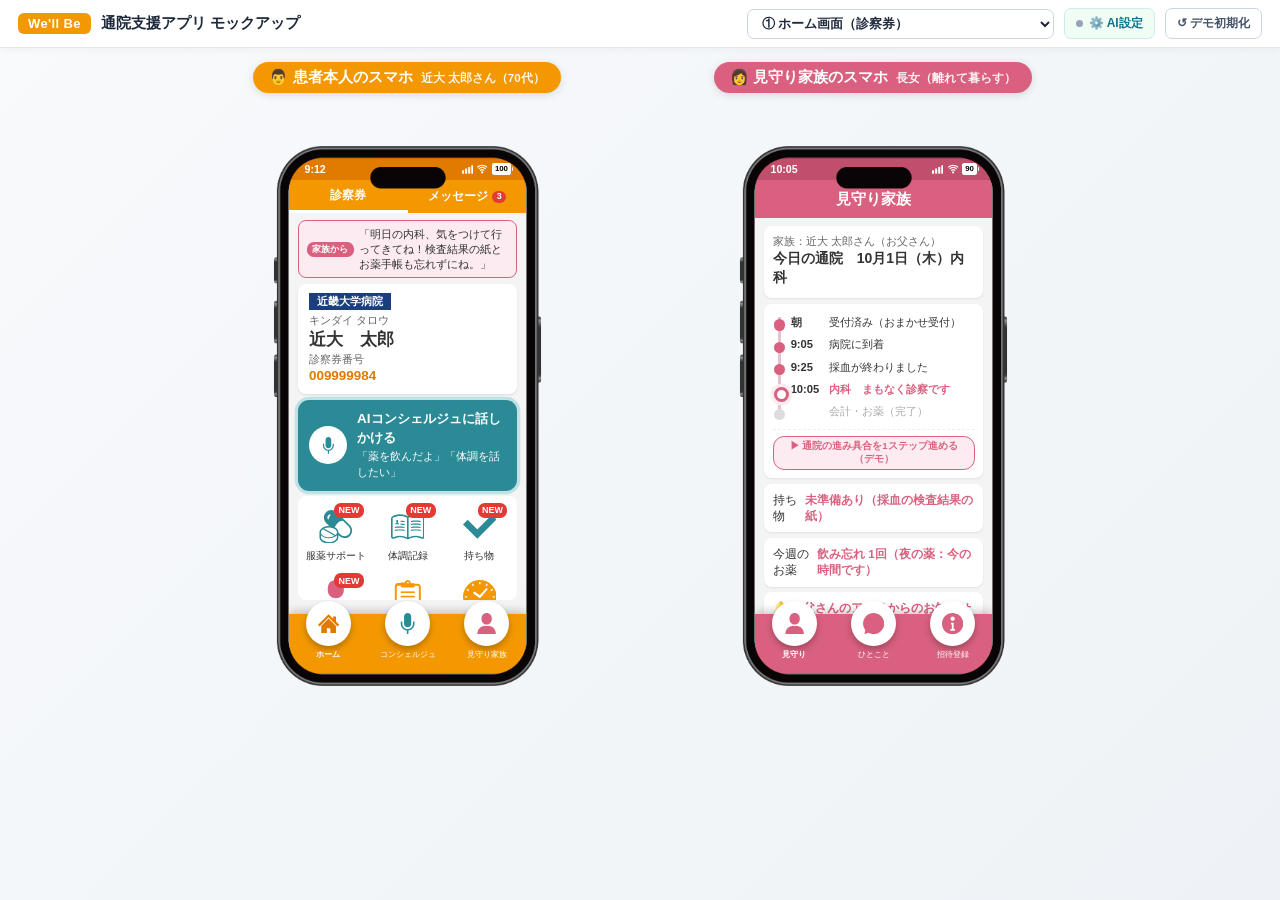
==== index.html @ 96c1a854 "feat: 2画面モックアップとGemini API連携基盤の実装" ====
<!DOCTYPE html>
<html lang="ja">
<head>
  <meta charset="utf-8">
  <meta name="viewport" content="width=device-width, initial-scale=1.0, maximum-scale=1.0, user-scalable=no">
  <title>We'll Be ― 家族とAIがそばにいる通院支援アプリ（モックアップ）</title>
  <link rel="manifest" href="manifest.json">
  <meta name="theme-color" content="#F39800">
  <link rel="stylesheet" href="style.css">
</head>
<body>

  <!-- ================= PC/デモ用 上部コントロールバー ================= -->
  <header class="demo-bar" id="demoBar">
    <div class="demo-brand">
      <span class="demo-badge">We'll Be</span>
      <span class="demo-title">通院支援アプリ モックアップ</span>
    </div>

    <div class="demo-controls">
      <div class="mode-switch" role="group" aria-label="表示するスマホの切替（狭い画面用）">
        <button type="button" class="mode-btn active" id="modePatientBtn" onclick="switchRole('patient')">
          👨 本人のスマホ
        </button>
        <button type="button" class="mode-btn fam" id="modeFamilyBtn" onclick="switchRole('family')">
          👩 家族のスマホ
        </button>
      </div>

      <div class="screen-jump">
        <select id="screenSelect" aria-label="画面ジャンプ" onchange="navigateTo(this.value)">
          <optgroup label="左：患者本人のスマホ">
            <option value="home">① ホーム画面（診察券）</option>
            <option value="med">②-A AIコンシェルジュ（服薬サポート）</option>
            <option value="symptom">②-B AIコンシェルジュ（症状の記録）</option>
            <option value="memo">③ 診察前のメモ（AI自動要約）</option>
            <option value="omakase">④ おまかせ受付（予約情報）</option>
            <option value="checklist">⑥ 持ち物チェック</option>
            <option value="patient-family">⑤-C 見守り家族（メッセージ・共有確認）</option>
          </optgroup>
          <optgroup label="右：見守り家族のスマホ">
            <option value="family-invite">⑤-A 見守り家族（招待コード登録）</option>
            <option value="family-dash">⑤-B 見守り家族（ダッシュボード）</option>
          </optgroup>
        </select>
      </div>

      <button type="button" class="ai-config-btn" id="aiConfigBtn" onclick="openAiConfigModal()" title="Gemini APIキーの設定">
        <span class="ai-dot" id="aiDot"></span>
        <span id="aiConfigLabel">✨ Gemini設定</span>
      </button>

      <button type="button" class="reset-btn" onclick="resetDemoState()" title="デモの状態を初期値に戻します">
        ↺ デモ初期化
      </button>
    </div>
  </header>

  <!-- ================= メインステージ（スマホ本体＋PC用サイドガイド） ================= -->
  <main class="stage">
    <!-- ==================== 左：患者本人のスマホ ==================== -->
    <section class="phone-column patient" id="patientColumn">
      <div class="phone-label patient">👨 患者本人のスマホ<small>近大 太郎さん（70代）</small></div>
      <div class="phone-wrapper">
      <div class="phone" id="phoneContainer">
        <img class="frm" src="assets/phone-frame.png" alt="スマートフォンフレーム">

        <div class="screen" id="patientScreen">
          <!-- ステータスバー -->
          <div class="status" id="statusBar">
            <span id="statusTime">9:12</span>
            <span class="statusicons">
              <svg width="10" height="8" viewBox="0 0 13 10"><rect x="0" y="6" width="2.4" height="4" rx="0.5" fill="#fff"/><rect x="3.6" y="4" width="2.4" height="6" rx="0.5" fill="#fff"/><rect x="7.2" y="2" width="2.4" height="8" rx="0.5" fill="#fff"/><rect x="10.8" y="0" width="2.4" height="10" rx="0.5" fill="#fff"/></svg>
              <svg width="11" height="9" viewBox="0 0 14 11"><circle cx="7" cy="9.3" r="1.2" fill="#fff"/><path d="M5.07 7.00 A3 3 0 0 1 8.93 7.00" stroke="#fff" stroke-width="1.3" fill="none" stroke-linecap="round"/><path d="M3.46 5.09 A5.5 5.5 0 0 1 10.54 5.09" stroke="#fff" stroke-width="1.3" fill="none" stroke-linecap="round"/><path d="M1.86 3.17 A8 8 0 0 1 12.14 3.17" stroke="#fff" stroke-width="1.3" fill="none" stroke-linecap="round"/></svg>
              <span class="batt" id="statusBatt">100</span>
            </span>
          </div>

          <!-- 家族からのメッセージ通知バナー（本人画面で受信時に表示） -->
          <div class="incoming-toast" id="incomingToast" style="display:none;" onclick="navigateTo('patient-family')">
            <div class="incoming-toast-head">
              <span>💌 見守り家族（娘）からひとこと</span>
              <button type="button" class="toast-close" onclick="event.stopPropagation(); dismissIncomingToast();">×</button>
            </div>
            <div class="incoming-toast-body" id="incomingToastText"></div>
          </div>

          <!-- ==================== ① ホーム画面（診察券 / メッセージ） ==================== -->
          <section class="view active" id="view-home">
            <div class="tabs">
              <div class="on" id="homeTabCard" onclick="switchHomeSubTab('card')">診察券</div>
              <div id="homeTabMsg" onclick="switchHomeSubTab('msg')">
                メッセージ <span class="msg-badge" id="homeMsgBadge">2</span>
              </div>
            </div>

            <!-- 診察券サブタブ -->
            <div class="body" id="homeSubCard">
              <!-- 家族からの最新ひとこと表示（届いている場合） -->
              <div class="family-msg-banner" id="homeFamilyBanner" style="display:none;" onclick="navigateTo('patient-family')">
                <span class="fam-pill">家族から</span>
                <span id="homeFamilyBannerText">「気をつけて行ってきてね！」</span>
              </div>

              <div class="idcard">
                <span class="hosp">近畿大学病院</span>
                <div class="muted">キンダイ タロウ</div>
                <div class="name">近大　太郎</div>
                <div class="muted">診察券番号</div>
                <div class="no">009999984</div>
              </div>

              <div class="aibtn" onclick="navigateTo('med')" role="button" tabindex="0">
                <div class="mic">
                  <svg width="15" height="15" viewBox="0 0 512 512" fill="#2B8A96"><path d="M383.788,206.98v51.113c-0.013,35.266-14.301,67.108-37.475,90.318 c-23.212,23.176-55.042,37.464-90.307,37.464c-35.267,0-67.108-14.288-90.32-37.464c-23.174-23.211-37.462-55.052-37.474-90.318 V206.98H90.503v51.113c0.036,84.93,64.21,154.935,146.649,164.337V512h37.709v-89.57c82.426-9.402,146.599-79.407,146.636-164.337 V206.98H383.788z"/><path d="M256.006,344.41c47.589,0,86.305-38.728,86.305-86.318V86.318C342.311,38.728,303.596,0,256.006,0 c-47.59,0-86.318,38.728-86.318,86.318v171.775C169.688,305.682,208.416,344.41,256.006,344.41z"/></svg>
                </div>
                <div>
                  <b>AIコンシェルジュに話しかける</b>
                  <span style="font-size:9.5px">「薬を飲んだよ」「体調を話したい」</span>
                </div>
              </div>

              <div class="grid">
                <!-- 1. お薬（服薬サポート） -->
                <div class="gi new" onclick="navigateTo('med')" role="button" tabindex="0">
                  <div class="ic">
                    <svg width="30" height="30" viewBox="0 0 512 512"><path fill="var(--ai)" d="M471.199,231.069L271.6,33.725l0.044,0.093C249.149,11.271,219.501-0.05,189.995,0 c-29.463-0.05-59.112,11.271-81.609,33.818c-22.54,22.49-33.857,52.092-33.815,81.609c-0.042,29.502,11.274,59.147,33.815,81.645 l47.106,46.6c-1.42-0.043-2.842-0.043-4.259-0.043c-38.632,0-73.726,9.714-99.984,26.161 c-13.106,8.245-24.057,18.189-31.846,29.782c-7.832,11.55-12.417,24.835-12.417,38.858v78.719c0,14.016,4.585,27.308,12.417,38.858 c11.732,17.364,30.377,31.15,53.107,40.83c22.773,9.664,49.762,15.113,78.723,15.163c38.579-0.05,73.676-9.758,99.93-26.211 c13.149-8.202,24.054-18.188,31.89-29.781c7.793-11.55,12.374-24.842,12.374-38.858v-35.144l12.554,12.425l-0.043-0.1 c22.494,22.54,52.143,33.868,81.648,33.818c29.466,0.05,59.112-11.278,81.612-33.768c22.54-22.548,33.814-52.143,33.814-81.659 C505.013,283.212,493.739,253.609,471.199,231.069z M141.473,148.686c-19.106-19.149-19.106-50.63,0.272-70.009 c9.346-9.349,21.809-14.525,35.102-14.525L141.473,148.686z M29.896,338.43c0.043-9.026,2.839-17.637,8.482-26.075 c4.95-7.37,12.231-14.432,21.347-20.705l175.312,102.594c-3.986,2.194-8.201,4.259-12.65,6.137 c-20.113,8.567-44.672,13.608-71.152,13.608c-35.38,0.05-67.27-9.026-89.764-23.186c-11.27-7.097-20.16-15.4-26.118-24.283 c-2.205-3.305-4.033-6.645-5.456-10.08V338.43z M272.518,417.15c0,9.026-2.842,17.644-8.474,26.068 c-8.438,12.56-23.418,24.196-43.074,32.542c-19.612,8.338-43.715,13.335-69.736,13.335c-34.735,0-66.029-8.94-87.792-22.684 c-10.908-6.832-19.433-14.848-25.064-23.193c-5.642-8.424-8.439-17.042-8.482-26.068v-32.484 c11.087,12.274,26.211,22.498,44.034,30.054c22.268,9.449,48.798,14.854,77.304,14.854c37.983,0,72.44-9.586,98.005-25.623 c8.98-5.586,16.816-12.045,23.279-19.243V417.15z M272.518,356.44c-0.272,0.688-0.552,1.326-0.918,2.014 c-1.233,2.753-2.749,5.406-4.538,8.065c-3.847,5.772-9.026,11.228-15.164,16.311L78.329,281.29c1.054-0.459,2.065-1.011,3.116-1.42 c19.611-8.338,43.715-13.335,69.79-13.335c10.26,0,20.208,0.781,29.689,2.251c22.637,3.434,42.704,10.762,58.054,20.382 c1.878,1.147,3.667,2.388,5.359,3.628c8.294,5.908,14.847,12.46,19.475,19.293c0.093,0.086,0.183,0.179,0.233,0.265 c5.632,8.438,8.474,17.049,8.474,26.075V356.44z M451.77,374.9c-17.228,17.192-39.639,25.752-62.183,25.752 c-22.588,0-44.991-8.524-62.223-25.752l-0.046-0.043l-31.89-31.524v-4.903c0-14.024-4.581-27.309-12.374-38.858 c-9.801-14.432-24.326-26.39-42.016-35.553c2.201-5.728,4.994-11.966,8.432-18.368c9.714-18.246,24.286-38.041,43.578-53.247 c19.196-15.17,42.798-25.982,71.984-27.638l86.692,85.731h0.046c17.182,17.228,25.749,39.683,25.749,62.223 C477.519,335.268,468.952,357.723,451.77,374.9z"/></svg>
                  </div>
                  服薬サポート<span class="newbadge">NEW</span>
                </div>

                <!-- 2. 通院手帳 / 診察前メモ -->
                <div class="gi new" onclick="navigateTo('memo')" role="button" tabindex="0">
                  <div class="ic">
                    <svg width="30" height="30" viewBox="0 0 512 512"><g fill="var(--ai)">
                      <path d="M122.563,215.578l-0.594-7.547c-0.531-2.859-2.406-5.297-5.063-6.5l-11.375-4.672 c-1.906-0.859-3.125-2.766-3.125-4.859v-1.672c0-0.797,0.125-1.578,0.375-2.344c0,0,7.188-9.547,7.188-18.359 c0-11.031-7.063-18.125-15.75-18.125c-8.703,0-15.75,7.094-15.75,18.125c0,8.813,7.156,18.359,7.156,18.359 c0.266,0.766,0.391,1.547,0.391,2.344V192c0,2.094-1.203,4-3.109,4.859L71.5,201.531c-2.641,1.203-4.531,3.641-5.047,6.5 l-0.578,7.547h28.344H122.563"/>
                      <path d="M502.563,107.438c-5.156-6.531-11.938-12.031-21.359-17.281l-1.063-0.516 c-1.422-0.609-14.359-6.109-32.953-11.734c-26.344-7.875-49.031-11.719-69.359-11.75c-59.141,0.078-103.578,19.906-119.922,28.438 L256,95.578l-1.906-0.984c-16.344-8.531-60.75-28.359-119.906-28.438c-20.344,0.031-43.031,3.875-69.375,11.75 c-18.625,5.625-31.531,11.125-32.953,11.75l-1.078,0.5c-9.406,5.25-16.188,10.734-21.359,17.313 c-6.156,7.719-9.5,17.344-9.422,27.188v269.906c0,11.016,5.313,21.453,14.25,27.922c5.922,4.297,12.938,6.578,20.266,6.578 c3.641,0,7.234-0.563,10.672-1.688l0.422-0.125l0.859-0.375c0.094-0.047,12.188-5.344,29.344-10.375 c14.688-4.313,36.703-9.5,58.469-9.5c32.094,0,60.406,7.438,78.484,13.656c8.172,2.813,16.016,5.969,23.344,9.359 c2.734,1.266,4.781,2.313,6.172,3.031l3,1.641l1.25,0.391c1.641,0.516,3.344,0.766,5.031,0.766c1.063,0,2.188-0.125,3.563-0.422 l0.875-0.203l0.875,0.203c1.344,0.297,2.516,0.422,3.547,0.422c1.703,0,3.391-0.25,5.031-0.766l1.266-0.391l1.094-0.625l-0.625,0.5 C272.031,441.188,319.5,417,378.031,417c21.984,0,44.625,5.438,59.734,9.969c6.891,2.063,13.75,4.391,20.328,6.906 c2.469,0.938,4.375,1.719,5.688,2.25l2.219,0.984l0.797,0.266c3.453,1.125,7.047,1.688,10.688,1.688 c7.328,0,14.328-2.281,20.266-6.578C506.688,426,512,415.563,512,404.563V134.625C512.078,124.828,508.719,115.188,502.563,107.438 z M243.641,416.219l-5.734-2.406c-23.156-9.766-59.969-21.438-103.719-21.531c-20.063,0.031-42.625,3.734-67.031,11 c-14.75,4.438-25.578,8.813-29.531,10.484l-0.469,0.203l-2.641,0.375c-2.078,0-4.047-0.656-5.75-1.875 c-2.531-1.844-4.047-4.797-4.047-7.906v-270c0.109-4.75,1.188-7.844,4.188-11.875c2.719-3.531,7.281-7.172,13.688-10.75 c3.281-1.359,15.25-6.203,31.063-10.859c12.813-3.813,37.719-10.203,60.281-10.203h0.297c34.094,0,63,7.625,81.25,14.031 c10.266,3.594,18.297,7.219,23.219,9.594l4.938,2.469V416.219z M487.281,404.563c0,3.109-1.516,6.078-4.047,7.906l0,0 c-1.609,1.188-3.516,1.813-6.109,1.813c-0.094,0-0.188,0-0.313,0l-1.969-0.313l-0.469-0.203c-3.969-1.672-14.797-6.063-29.5-10.484 c-24.438-7.266-47-10.969-67.063-11c-43.766,0.094-80.563,11.766-103.734,21.531l-5.719,2.406v-299.25l2.266-1.156 c14.813-7.5,54.906-24.938,107.469-24.938c23.172,0,48.75,6.703,61.953,10.703c9.313,2.813,17.109,5.609,21.984,7.453 c2.688,1.016,4.781,1.859,6.219,2.438l1.578,0.688c5.953,3.344,10.531,7,13.328,10.594c2.938,3.953,4.016,7.047,4.125,11.906 V404.563z"/>
                      <path d="M303.844,167.609v17.828c49.234-8.281,99.5-8.188,148.688,0.375V168 C403.313,159.734,353.109,159.625,303.844,167.609"/>
                      <path d="M303.844,212.563v17.828c49.234-8.297,99.5-8.203,148.688,0.375v-17.828 C403.313,204.688,353.109,204.563,303.844,212.563"/>
                      <path d="M303.844,257.5v17.828c49.234-8.297,99.5-8.203,148.688,0.391v-17.844 C403.313,249.625,353.109,249.516,303.844,257.5"/>
                      <path d="M303.844,302.422v17.859c49.234-8.313,99.5-8.219,148.688,0.375v-17.844 C403.313,294.563,353.109,294.453,303.844,302.422"/>
                      <path d="M207.344,167.953c-20.516-3.469-41.375-5.516-62.125-6.016v17.625c20.75,0.594,41.531,2.656,62.125,6.266 V167.953"/>
                      <path d="M207.344,212.938c-20.594-3.453-41.375-5.438-62.125-6v17.547c20.75,0.578,41.609,2.641,62.125,6.266V212.938"/>
                      <path d="M58.688,257.5v17.828c49.219-8.297,99.5-8.203,148.688,0.391v-17.844 C158.156,249.625,107.938,249.516,58.688,257.5"/>
                      <path d="M58.688,302.422v17.859c49.219-8.313,99.5-8.219,148.688,0.375v-17.844 C158.156,294.563,107.938,294.453,58.688,302.422"/>
                    </g></svg>
                  </div>
                  体調記録<span class="newbadge">NEW</span>
                </div>

                <!-- 3. 持ち物 -->
                <div class="gi new" onclick="navigateTo('checklist')" role="button" tabindex="0">
                  <div class="ic">
                    <svg width="30" height="30" viewBox="0 0 512 512"><polygon fill="var(--ai)" points="440.469,73.413 218.357,295.525 71.531,148.709 0,220.229 146.826,367.055 218.357,438.587 289.878,367.055 512,144.945"/></svg>
                  </div>
                  持ち物<span class="newbadge">NEW</span>
                </div>

                <!-- 4. 見守り家族 -->
                <div class="gi new fam" onclick="navigateTo('patient-family')" role="button" tabindex="0">
                  <div class="ic">
                    <svg width="30" height="30" viewBox="0 0 512 512"><g fill="var(--family)"><path d="M305.895,307.693c-15.71,5.222-32.45,8.157-49.895,8.157s-34.186-2.935-49.894-8.157 C92.029,326.416,32.331,410.25,32.331,512h223.668h223.67C479.669,410.25,419.981,326.416,305.895,307.693z"/><path d="M255.999,279.581c67.621,0,122.424-54.813,122.424-122.423v-34.735C378.423,54.814,323.621,0,255.999,0 c-67.62,0-122.423,54.814-122.423,122.423v34.735C133.577,224.768,188.379,279.581,255.999,279.581z"/></g></svg>
                  </div>
                  見守り家族<span class="newbadge">NEW</span>
                </div>

                <!-- 5. どこでも受付 -->
                <div class="gi" onclick="navigateTo('omakase')" role="button" tabindex="0">
                  <div class="ic">
                    <svg width="30" height="30" viewBox="0 0 512 512"><g fill="var(--orange)">
                      <path d="M449.891,87.953c-3.766-8.906-10.031-16.438-17.922-21.781c-7.891-5.328-17.5-8.469-27.719-8.469h-42.656 v-7.359h-61.828c0.281-2,0.438-4.063,0.438-6.141C300.203,19.828,280.375,0,256,0s-44.203,19.828-44.203,44.203 c0,2.078,0.156,4.141,0.438-6.141h-61.828v7.359H107.75c-6.797,0-13.359,1.391-19.281,3.906 c-8.922,3.766-16.453,10.031-21.797,17.922c-5.328,7.906-8.469,17.5-8.469,27.719v355.219c0,6.797,1.391,13.344,3.891,19.281 c3.781,8.906,10.047,16.438,17.938,21.781S97.531,512,107.75,512h296.5c6.797,0,13.359-1.375,19.297-3.906 c8.906-3.75,16.438-10.031,21.781-17.922c5.328-7.891,8.469-17.5,8.469-27.703V107.25 C453.797,100.438,452.406,93.891,449.891,87.953z M256,27.797c9.047,0,16.406,7.359,16.406,16.406c0,2.172-0.438,4.234-1.219,6.141 h-30.391c-0.766-1.906-1.203-3.969-1.203-6.141C239.594,35.156,246.969,27.797,256,27.797z M424.328,462.469 c0,2.813-0.563,5.406-1.578,7.797c-1.5,3.578-4.078,6.672-7.281,8.859c-3.219,2.156-7,3.406-11.219,3.406h-296.5 c-2.813,0-5.422-0.563-7.813-1.563c-3.578-1.516-6.672-4.094-8.844-7.297c-2.172-3.219-3.422-7-3.422-11.203V107.25 c0-2.813,0.563-5.422,1.578-7.813c1.516-3.594,4.063-6.672,7.281-8.844c3.219-2.156,7-3.406,11.219-3.422h42.656v6.141 c0,11.531,9.344,20.875,20.891,20.875h169.406c11.547,0,20.891-9.344,20.891-20.875v-6.141h42.656c2.813,0,5.422,0.563,7.813,1.578 c3.578,1.516,6.672,4.063,8.844,7.281c2.156,3.234,3.406,7,3.422,11.219V462.469z"/>
                      <rect x="149.172" y="173.125" width="213.641" height="24.547"/>
                      <rect x="149.172" y="240.656" width="213.641" height="24.547"/>
                      <rect x="149.172" y="308.188" width="213.641" height="24.547"/>
                      <rect x="256" y="394.125" width="106.813" height="24.563"/>
                    </g></svg>
                  </div>
                  どこでも受付
                </div>

                <!-- 6. 診察状況 -->
                <div class="gi" onclick="showInfoModal('診察状況', '現在の診察状況：内科 10:05頃のご案内予定です（おまかせ受付連携中）。')" role="button" tabindex="0">
                  <div class="ic">
                    <svg width="30" height="30" viewBox="0 0 512 512"><path fill="var(--orange)" d="M437.021,74.961C390.767,28.69,326.639-0.018,256,0C185.388-0.018,121.233,28.69,74.979,74.961 C28.68,121.224-0.017,185.388,0,255.991c-0.017,70.621,28.68,134.776,74.979,181.021C121.233,483.31,185.388,512.018,256,512 c70.638,0.018,134.767-28.69,181.021-74.988c46.281-46.245,74.997-110.4,74.979-181.021 C512.018,185.388,483.302,121.224,437.021,74.961z M483.648,246.664v21.692l-33.65,0.009l-0.009-21.701H483.648z M429.43,169.923 l-10.851-18.796l29.142-16.83l10.85,18.778L429.43,169.923z M429.422,345.116l29.15,16.83l-10.85,18.778l-29.142-16.821 L429.422,345.116z M266.842,451.494v33.667h-21.683v-33.667H266.842z M245.159,63.526V29.868h21.683v33.658H245.159z M362.38,420.094l16.838,29.142l-18.787,10.841l-16.83-29.141L362.38,420.094z M168.417,430.936l-16.847,29.141l-18.787-10.841 l16.847-29.16L168.417,430.936z M132.784,65.785l18.787-10.842L168.4,84.102l-18.787,10.842L132.784,65.785z M159.896,185.538 c5.758-7.874,15.962-10.195,22.773-5.19l72.747,50.665l94.227-100.665c5.73-6.431,14.907-7.626,20.496-2.649 c5.589,4.969,5.492,14.225-0.248,20.664L269.074,267.63c-0.177,0.195-0.372,0.328-0.549,0.522 c-6.271,6.91-15.696,9.009-22.799,5.05c-0.177-0.08-0.336-0.186-0.514-0.284c-0.381-0.23-0.788-0.389-1.143-0.655l-82.251-63.455 C154.998,203.802,154.139,193.377,159.896,185.538z M343.601,84.102l16.83-29.158l18.787,10.842l-16.811,29.159L343.601,84.102z M82.588,169.923l-29.159-16.848l10.85-18.778l29.15,16.838L82.588,169.923z M62.02,246.682v21.684l-33.667-0.009v-21.692 L62.02,246.682z M82.597,345.116l10.851,18.787l-29.169,16.821l-10.85-18.778L82.597,345.116z"/></svg>
                  </div>
                  診察状況
                </div>

                <!-- 7. 予約情報（おまかせ受付） -->
                <div class="gi" onclick="navigateTo('omakase')" role="button" tabindex="0">
                  <div class="ic">
                    <svg width="30" height="30" viewBox="0 0 512 512"><g fill="var(--orange)">
                      <path d="M118.612,89.298c9.482,0,17.176-7.686,17.176-17.168v-54.96C135.788,7.687,128.094,0,118.612,0 c-9.482,0-17.177,7.687-17.177,17.169v54.96C101.435,81.611,109.13,89.298,118.612,89.298z"/>
                      <path d="M255.992,89.298c9.482,0,17.177-7.686,17.177-17.168v-54.96C273.169,7.687,265.474,0,255.992,0 c-9.483,0-17.176,7.687-17.176,17.169v54.96C238.816,81.611,246.51,89.298,255.992,89.298z"/>
                      <path d="M393.372,89.298c9.483,0,17.176-7.686,17.176-17.168v-54.96C410.549,7.687,402.855,0,393.372,0 c-9.483,0-17.176,7.687-17.176,17.169v54.96C376.196,81.611,383.89,89.298,393.372,89.298z"/>
                      <path d="M186.593,405.072c32.102,0,56.031-21.572,56.031-54.189c0-23.421-13.152-38.94-23.667-43.411v-0.524 c13.152-8.68,19.982-22.102,19.982-37.097c0-28.942-19.196-49.456-52.608-49.456c-28.942,0-48.678,16.575-52.624,38.146 c-0.262,1.573,0.524,2.892,2.112,3.154l22.357,5.264c1.588,0.263,2.637-0.262,3.161-1.842 c3.161-11.048,10.793-18.418,23.945-18.418c14.988,0,23.93,9.999,23.93,24.207c0,15.782-10.253,26.043-26.042,26.043h-7.108 c-1.572,0-2.622,1.048-2.622,2.629v20.784c0,1.58,1.049,2.629,2.622,2.629h7.632c17.623,0,29.203,11.055,29.203,29.203 c0,15.264-9.729,26.574-26.304,26.574c-14.74,0-23.421-8.419-27.106-18.942c-0.524-1.58-1.836-2.104-3.146-1.842l-22.897,5.266 c-1.572,0.524-2.359,1.834-2.097,3.415C136.868,391.133,158.701,405.072,186.593,405.072z"/>
                      <path d="M296.836,277.744l27.352-19.204h0.524v141.011c0,1.58,1.064,2.63,2.637,2.63h24.207 c1.573,0,2.622-1.049,2.622-2.63V225.914c0-1.573-1.048-2.629-2.622-2.629h-22.372c-2.097,0-3.408,0.524-4.734,1.58l-28.663,20.784 c-1.326,1.048-1.85,2.105-1.85,3.678v26.836C293.938,278.269,295.248,278.793,296.836,277.744z"/>
                      <path d="M427.001,44.899h-2.714v27.23c0,17.038-13.861,30.906-30.914,30.906c-17.038,0-30.914-13.869-30.914-30.906 v-27.23h-75.551v27.23c0,17.038-13.877,30.906-30.914,30.906s-30.914-13.869-30.914-30.906v-27.23h-75.552v27.23 c0,17.038-13.876,30.906-30.914,30.906S87.698,89.167,87.698,72.129v-27.23h-2.698c-37.082,0-67.133,30.059-67.133,67.133v332.835 c0,37.074,30.051,67.133,67.133,67.133h342.002c37.066,0,67.133-30.058,67.133-67.133V112.032 C494.134,74.958,464.067,44.899,427.001,44.899z M450.854,439.772c0,15.973-12.99,28.964-28.956,28.964H90.103 c-15.973,0-28.971-12.99-28.971-28.964V143.116h389.722V439.772z"/>
                    </g></svg>
                  </div>
                  予約情報
                </div>

                <!-- 8. アプリ概要 -->
                <div class="gi" onclick="showInfoModal('アプリ概要', 'We\'ll Be ― 家族とAIがそばにいる通院支援アプリ。毎日の服薬確認・体調記録・おまかせ受付・見守り家族機能で通院を支えます。')" role="button" tabindex="0">
                  <div class="ic">
                    <svg width="30" height="30" viewBox="0 0 512 512"><path fill="var(--orange)" d="M256,0C114.615,0,0,114.615,0,256s114.615,256,256,256s256-114.615,256-256S397.385,0,256,0z M256,86.069 c28.463,0,51.538,23.074,51.538,51.538c0,28.464-23.074,51.538-51.538,51.538c-28.463,0-51.538-23.074-51.538-51.538 C204.462,109.143,227.537,86.069,256,86.069z M310.491,425.931H201.51v-43.593h35.667V276.329H215.38v-43.593h65.389v3.963v39.63 v106.009h29.722V425.931z"/></svg>
                  </div>
                  アプリ概要
                </div>

                <!-- 9. らくらく会計 -->
                <div class="gi" onclick="showInfoModal('らくらく会計', '登録済みのクレジットカードで診察後の会計を待たずにお帰りいただけます。')" role="button" tabindex="0">
                  <div class="ic">
                    <svg width="30" height="30" viewBox="0 0 512 512"><g fill="var(--orange)">
                      <path d="M443.969,76H68.031C30.469,76,0,106.469,0,144.031v223.938C0,405.531,30.469,436,68.031,436h375.938 C481.531,436,512,405.531,512,367.969V144.031C512,106.469,481.531,76,443.969,76z M480,367.969 C480,387.844,463.844,404,443.969,404H68.031C48.156,404,32,387.844,32,367.969V224h448V367.969z M480,176H32v-31.969 C32,124.156,48.156,108,68.031,108h375.938C463.844,108,480,124.156,480,144.031V176z"/>
                      <rect x="104" y="289.328" width="64" height="64"/><rect x="260" y="289.328" width="160" height="24"/><rect x="260" y="337.328" width="128" height="24"/>
                    </g></svg>
                  </div>
                  らくらく会計
                </div>

                <!-- 10. フロアマップ -->
                <div class="gi" onclick="showInfoModal('フロアマップ', '1階：総合受付・採血室・会計 / 2階：内科外来。AIコンシェルジュからも音声で道案内が可能です。')" role="button" tabindex="0">
                  <div class="ic">
                    <svg width="30" height="30" viewBox="0 0 512 512"><path fill="var(--orange)" d="M256,0C139.563,0,45.172,94.406,45.172,210.828S210.875,512,256,512c45.109,0,210.828-184.75,210.828-301.172 S372.438,0,256,0z M256,307.594c-53.453,0-96.766-43.328-96.766-96.766c0-53.453,43.313-96.766,96.766-96.766 c53.438,0,96.766,43.313,96.766,96.766C352.766,264.266,309.438,307.594,256,307.594z"/></svg>
                  </div>
                  フロアマップ
                </div>

                <!-- 11. 交通案内（泉ヶ丘） -->
                <div class="gi" onclick="showInfoModal('交通案内（泉ヶ丘）', '泉北高速鉄道「泉ヶ丘駅」より徒歩圏内（新病院ロケーション）。')" role="button" tabindex="0">
                  <div class="ic">
                    <svg width="30" height="30" viewBox="0 0 512 512"><path fill="var(--orange)" d="M437.575,351.629V89.868C437.575,40.233,397.351,0,347.707,0H164.293c-49.625,0-89.868,40.233-89.868,89.868 v261.761c0,37.628,27.383,68.98,63.269,75.221L81.334,512h50.11l23.132-34.961h202.867L380.574,512h50.101l-56.35-85.15 C410.201,420.601,437.575,389.257,437.575,351.629z M178.182,40.348h155.636v25.94H178.182V40.348z M131.355,124.186 c0-11.284,9.137-20.438,20.421-20.438h208.456c11.276,0,20.429,9.154,20.429,20.438v86.206c0,11.284-9.154,20.429-20.429,20.429 H151.777c-11.284,0-20.421-9.145-20.421-20.429V124.186z M150.808,374.004c-13.158,0-23.826-10.668-23.826-23.818 c0-13.167,10.668-23.836,23.826-23.836c13.159,0,23.827,10.668,23.827,23.836C174.635,363.336,163.967,374.004,150.808,374.004z M169.618,454.312l17.41-26.318h137.953l17.41,26.318H169.618z M361.201,374.004c-13.158,0-23.826-10.668-23.826-23.818 c0-13.167,10.668-23.836,23.826-23.836c13.159,0,23.827,10.668,23.827,23.836C385.028,363.336,374.36,374.004,361.201,374.004z"/></svg>
                  </div>
                  交通案内
                </div>

                <!-- 12. 会計状況 -->
                <div class="gi" onclick="showInfoModal('会計状況', '現在のお会計待ちはありません。診察終了後に自動更新されます。')" role="button" tabindex="0">
                  <div class="ic">
                    <svg width="30" height="30" viewBox="0 0 512 512"><g fill="var(--orange)">
                      <polygon points="336.156,239.469 280.922,239.469 274.984,248.688 274.984,270.797 336.156,270.797 336.156,270.875 336.156,297.703 336.156,302.188 274.984,302.188 274.984,349.563 237,349.563 237,302.188 175.844,302.188 175.844,297.703 175.844,270.875 175.844,270.797 237,270.797 237,248.719 231.063,239.469 175.844,239.469 175.844,212.656 213.813,212.656 181.531,162.422 213.719,162.422 255.984,228.188 298.266,162.422 330.453,162.422 298.203,212.656 336.156,212.656"/>
                      <path d="M256,64c105.875,0,192,86.125,192,192s-86.125,192-192,192c-105.859,0-192-86.125-192-192S150.141,64,256,64 M256,0C114.609,0,0,114.625,0,256c0,141.391,114.609,256,256,256c141.375,0,256-114.609,256-256C512,114.625,397.375,0,256,0z"/>
                    </g></svg>
                  </div>
                  会計状況
                </div>
              </div>
            </div>

            <!-- メッセージサブタブ -->
            <div class="body" id="homeSubMsg" style="display:none;">
              <div class="card msg-item" onclick="navigateTo('omakase')">
                <div class="msg-item-head">
                  <span class="pill p3">予約通知</span>
                  <span class="muted">前日 15:00</span>
                </div>
                <h4>明日は内科の診察予約があります</h4>
                <div class="muted">10月1日（木）9:30 内科。タップして「おまかせ受付」を設定できます。</div>
              </div>

              <div class="card msg-item" onclick="navigateTo('checklist')">
                <div class="msg-item-head">
                  <span class="pill p2">持ち物リマインド</span>
                  <span class="muted">前日 18:00</span>
                </div>
                <h4>明日の持ち物を確認してください</h4>
                <div class="muted">保険証・お薬手帳・診察券の準備状況を確認できます。</div>
              </div>

              <div id="homeMsgFamilyList"></div>
            </div>
          </section>

          <!-- ==================== ②-A AIコンシェルジュ（服薬サポート） ==================== -->
          <section class="view" id="view-med">
            <div class="appbar ai">
              <svg class="back-home" onclick="navigateTo('home')" width="18" height="18" viewBox="0 0 18 18"><path d="M9 2L1 9h2.5v7h4v-5h3v5h4V9H17z" fill="#fff"/></svg>
              <span>服薬サポート</span>
              <button type="button" class="appbar-subbtn tts-toggle-btn" onclick="toggleTtsEnabled()" title="AIの音声読み上げ切替">🔊 音声ON</button>
            </div>

            <!-- AIコンシェルジュ内 モード切替サブタブ -->
            <div class="submode-bar">
              <button type="button" class="submode-btn active" onclick="navigateTo('med')">💊 服薬サポート</button>
              <button type="button" class="submode-btn" onclick="navigateTo('symptom')">💬 症状の記録・相談</button>
            </div>

            <!-- AI発話中インジケーター -->
            <div class="speaking-bar" id="medSpeakingBar" style="display:none;" onclick="stopAiSpeech()">
              <span class="wave-dots"><i></i><i></i><i></i></span>
              <span id="medSpeakingText">AIコンシェルジュが話しています…（タップで停止）</span>
            </div>

            <div class="body" id="medBody">
              <div class="card">
                <h4>今日のお薬</h4>
                <div class="medrow">
                  <div class="dot on"><svg width="9" height="7" viewBox="0 0 10 8"><path d="M1 4l3 3 5-6" stroke="#fff" stroke-width="2" fill="none"/></svg></div>
                  <span class="tt">朝</span>2種類<span class="st done">飲んだ</span>
                </div>
                <div class="medrow">
                  <div class="dot on"><svg width="9" height="7" viewBox="0 0 10 8"><path d="M1 4l3 3 5-6" stroke="#fff" stroke-width="2" fill="none"/></svg></div>
                  <span class="tt">昼</span>1種類<span class="st done">飲んだ</span>
                </div>
                <div class="medrow" id="nightMedRow">
                  <div class="dot off" id="nightMedDot"></div>
                  <span class="tt">夜</span>1種類
                  <span class="st wait" id="nightMedStatus">今の時間です</span>
                </div>
              </div>

              <div class="chat" id="medChatList">
                <!-- JSで初期チャット＋操作に応じた会話を描画 -->
              </div>

              <!-- ワンタップ定型発話チップ -->
              <div class="voice-chips">
                <div class="chips-label">🎤 ワンタップでAIと会話（音声で返答します）：</div>
                <button type="button" class="chip-btn" onclick="triggerMedVoice('飲んだよ。そういえば今朝、ちょっとふらついた。')">
                  「飲んだよ。そういえば今朝、ちょっとふらついた。」
                </button>
                <button type="button" class="chip-btn" onclick="triggerMedVoice('夜の分、飲んだよ！')">
                  「夜の分、飲んだよ！」
                </button>
                <button type="button" class="chip-btn" onclick="triggerMedVoice('夜の薬を飲み忘れやすいんだけど、どうしたらいい？')">
                  「夜の薬を飲み忘れやすいんだけど、どうしたらいい？」
                </button>
              </div>

              <!-- 自由入力＆マイク会話バー -->
              <form class="chat-input-bar" onsubmit="event.preventDefault(); submitMedFreeChat();">
                <button type="button" class="chat-mic-btn" id="medMicBtn" onclick="startVoiceRecognition('med')" title="マイクで話す">🎤</button>
                <input type="text" id="medChatInput" placeholder="AIに話しかける（例：飲んだよ）" autocomplete="off">
                <button type="submit" class="chat-send-btn">送信</button>
              </form>

              <div class="linknote">服薬の記録は会話から自動で集計／残り7日分</div>
              <div class="medbtn">
                <div class="btn ai" id="btnTakeNightMed" onclick="markNightMedTaken(false)">飲んだ</div>
                <div class="btn out ai" onclick="remindLaterMed()">あとで</div>
              </div>
            </div>
          </section>

          <!-- ==================== ②-B AIコンシェルジュ（症状の記録） ==================== -->
          <section class="view" id="view-symptom">
            <div class="appbar ai">
              <svg class="back-home" onclick="navigateTo('home')" width="18" height="18" viewBox="0 0 18 18"><path d="M9 2L1 9h2.5v7h4v-5h3v5h4V9H17z" fill="#fff"/></svg>
              <span>AIコンシェルジュ</span>
              <button type="button" class="appbar-subbtn tts-toggle-btn" onclick="toggleTtsEnabled()" title="AIの音声読み上げ切替">🔊 音声ON</button>
            </div>

            <div class="submode-bar">
              <button type="button" class="submode-btn" onclick="navigateTo('med')">💊 服薬サポート</button>
              <button type="button" class="submode-btn active" onclick="navigateTo('symptom')">💬 症状の記録・相談</button>
            </div>

            <!-- AI発話中インジケーター -->
            <div class="speaking-bar" id="symptomSpeakingBar" style="display:none;" onclick="stopAiSpeech()">
              <span class="wave-dots"><i></i><i></i><i></i></span>
              <span id="symptomSpeakingText">AIコンシェルジュが話しています…（タップで停止）</span>
            </div>

            <div class="body" id="symptomBody">
              <div class="chat" id="symptomChatList">
                <!-- JSで描画 -->
              </div>

              <!-- 最新の記録サマリーカード -->
              <div class="rec" id="latestSymptomRec">
                <b>記録しました</b>　9月23日（水）<br>
                14:10〜14:25　胸のどきどき<br>
                座っているときに急に／痛み・息苦しさなし
              </div>

              <!-- 危険サイン警告カード -->
              <div class="alert" id="dangerAlertCard">
                <b>強い痛みや息苦しさがあるとき</b>は、記録より先に連絡してください
                <div class="r">
                  <div class="call1" onclick="showEmergencyCall('近畿大学病院（救急外来）')">病院に電話</div>
                  <div class="call2" onclick="showEmergencyCall('119番（救急車）')">119番</div>
                </div>
              </div>

              <!-- 自由入力＆マイク会話バー -->
              <form class="chat-input-bar" onsubmit="event.preventDefault(); submitSymptomFreeChat();">
                <button type="button" class="chat-mic-btn" id="micRecordBtn" onclick="startVoiceRecognition('symptom')" title="マイクで話す">🎤</button>
                <input type="text" id="symptomChatInput" placeholder="体調や操作をAIに話す（自由入力可）" autocomplete="off">
                <button type="submit" class="chat-send-btn">話す</button>
              </form>

              <!-- ワンタップ音声入力＆定型発話チップ -->
              <div class="voice-box">
                <div class="voice-row">
                  <button type="button" class="mic-trigger-btn" id="micFullBtn" onclick="startVoiceRecognition('symptom')">
                    <span class="mic-icon">🎤</span>
                    <span id="micRecordLabel">声で話しかける</span>
                  </button>
                  <button type="button" class="memo-jump-btn" onclick="navigateTo('memo')">
                    📝 診察前のメモを見る
                  </button>
                </div>
                <div class="chips-label">ワンタップ発話（AIが声で返答＆自動記録します）：</div>
                <div class="chip-list">
                  <button type="button" class="chip-btn" onclick="sendSymptomPreset('doki')">①「今、胸がどきどきしてる」</button>
                  <button type="button" class="chip-btn" onclick="sendSymptomPreset('sit')">②「それはない。座ってたら急になった」</button>
                  <button type="button" class="chip-btn" onclick="sendSymptomPreset('calm')">③「今は収まってきた」</button>
                  <button type="button" class="chip-btn" onclick="handleUserSymptomSpeech('明日の受付をしておいて')">④「明日の受付をしておいて」（操作サポート）</button>
                  <button type="button" class="chip-btn" onclick="handleUserSymptomSpeech('明日の持ち物は何だっけ？')">⑤「明日の持ち物は何だっけ？」（持ち物案内）</button>
                  <button type="button" class="chip-btn danger" onclick="sendSymptomPreset('danger')">⚠️「胸が強く痛んで息苦しい」（危険検知デモ）</button>
                </div>
              </div>
            </div>
          </section>

          <!-- ==================== ③ 診察前のメモ ==================== -->
          <section class="view" id="view-memo">
            <div class="appbar ai">
              <svg class="back-home" onclick="navigateTo('home')" width="18" height="18" viewBox="0 0 18 18"><path d="M9 2L1 9h2.5v7h4v-5h3v5h4V9H17z" fill="#fff"/></svg>
              <span>診察前のメモ</span>
            </div>

            <div class="body">
              <div class="card">
                <div class="muted">次の受診　10月1日（木）9:30　内科</div>
                <h4 style="color:var(--ai);margin-top:4px">前回（9月3日）から気になったこと</h4>
                <div id="memoSymptomList">
                  <!-- JSで状態連動描画 -->
                </div>
              </div>

              <div class="card">
                <h4 style="color:var(--ai)">先生に聞きたいこと</h4>
                <div id="memoQuestionList">
                  <!-- JSで描画 -->
                </div>
              </div>

              <div class="btn out ai" onclick="openAddQuestionModal()">＋ 聞きたいことを話して追加</div>
              <div class="btn ai" onclick="openDoctorLargeView()">診察で先生に見せる<br>（大きな文字で表示）</div>
              <div class="muted" style="text-align:center">AIが記録からまとめました。内容は直せます。</div>
            </div>
          </section>

          <!-- ==================== ⑥ 持ち物チェック ==================== -->
          <section class="view" id="view-checklist">
            <div class="appbar">
              <svg class="back-home" onclick="navigateTo('home')" width="18" height="18" viewBox="0 0 18 18"><path d="M9 2L1 9h2.5v7h4v-5h3v5h4V9H17z" fill="#fff"/></svg>
              <span>持ち物チェック</span>
            </div>

            <div class="body">
              <div class="card" style="background:var(--orange-l)">
                <div class="muted">明日の受診</div>
                <h4 style="font-size:12.5px">10月1日（木）9:30　内科</h4>
              </div>

              <div class="card" id="checklistContainer">
                <!-- JSでチェック項目を描画 -->
              </div>

              <div class="btn pri" onclick="markAllItemsReady()">カバンに入れた（用意できた）</div>
              <div class="btn out" onclick="openPhotoSaveModal()">紙が見つからない → 写真を撮って保存</div>

              <div class="muted" style="margin-top:2px">家族のスマホには、こう届きます</div>
              <div class="notify" id="checklistFamilyPreview">
                <!-- JSで連動更新 -->
              </div>
            </div>
          </section>

          <!-- ==================== ④ おまかせ受付（予約情報） ==================== -->
          <section class="view" id="view-omakase">
            <div class="appbar">
              <svg class="back-home" onclick="navigateTo('home')" width="18" height="18" viewBox="0 0 18 18"><path d="M9 2L1 9h2.5v7h4v-5h3v5h4V9H17z" fill="#fff"/></svg>
              <span>予約情報</span>
            </div>

            <div class="who-card">
              <div class="avatar">
                <svg width="18" height="18" viewBox="0 0 18 18"><circle cx="9" cy="6" r="4" fill="#bbb"/><path d="M1 18a8 7 0 0 1 16 0z" fill="#bbb"/></svg>
              </div>
              <div>
                <div class="h">近畿大学病院</div>
                <div class="n">近大　太郎</div>
              </div>
            </div>

            <div class="body">
              <div class="card">
                <div style="color:var(--orange-d);font-weight:700">2026/10/01　09:30</div>
                <div>内科</div>
              </div>

              <div class="card">
                <div class="muted">［来院の案内（診察予約）］</div>
                明日は診察予約があります。予約時間に合わせてご来院ください。
              </div>

              <div class="omakase" id="omakaseBox">
                <div class="row" onclick="toggleOmakase()" style="cursor:pointer;">
                  <b>明日の受付をしておく</b>
                  <div class="toggle" id="omakaseToggle"></div>
                </div>
                <div style="margin-top:3px" id="omakaseDesc">
                  当日は<b>自動で受付</b>します。家族にもお知らせします。
                </div>
                <div style="margin-top:5px;display:flex;gap:5px;align-items:center;cursor:pointer;" onclick="toggleOmakaseAlways()">
                  <div class="box on" id="omakaseAlwaysBox" style="width:13px;height:13px">
                    <svg width="8" height="6" viewBox="0 0 10 8"><path d="M1 4l3 3 5-6" stroke="#fff" stroke-width="2" fill="none"/></svg>
                  </div>
                  <span>次回からも毎回おまかせにする</span>
                </div>
              </div>

              <div class="card">
                <h4>明日の流れ</h4>
                <div class="step"><span class="s">1</span>総合受付で保険証の確認</div>
                <div class="step"><span class="s">2</span>採血</div>
                <div class="step"><span class="s">3</span>内科の診察（まもなくコールでお知らせ）</div>
              </div>
            </div>
          </section>

          <!-- ==================== ⑤-C 患者側：見守り家族（メッセージ・共有確認） ==================== -->
          <section class="view" id="view-patient-family">
            <div class="appbar fam">
              <svg class="back-home" onclick="navigateTo('home')" width="18" height="18" viewBox="0 0 18 18"><path d="M9 2L1 9h2.5v7h4v-5h3v5h4V9H17z" fill="#fff"/></svg>
              <span>見守り家族</span>
              <span class="appbar-badge-pill">連携中 ✅</span>
            </div>

            <div class="body" id="patientFamilyBody">
              <!-- 連携中ステータスカード -->
              <div class="card" style="border-left: 3.5px solid var(--family); background: linear-gradient(180deg, #fff 0%, #fff7f9 100%);">
                <div style="display:flex;justify-content:space-between;align-items:center;">
                  <div>
                    <span class="muted" style="font-size:8.5px;">連携中のご家族</span>
                    <h4 style="color:var(--family);font-size:12.5px;margin:1px 0 0;">👩 長女（美咲さん）</h4>
                  </div>
                  <span class="fam-status-chip">見守り中</span>
                </div>
                <div style="font-size:9px;color:var(--sub);margin-top:4px;line-height:1.4;">
                  離れて暮らす娘さんが、あなたの通院進み具合・持ち物・お薬を見守っています。
                </div>
              </div>

              <!-- 娘さんから届いたメッセージ一覧 -->
              <div class="card">
                <div style="display:flex;justify-content:space-between;align-items:center;margin-bottom:6px;">
                  <h4 style="color:var(--family);font-size:11.5px;margin:0;">💌 娘さんからのひとことメッセージ</h4>
                  <span class="muted" style="font-size:8.5px;" id="patientFamMsgCount"></span>
                </div>

                <div id="patientFamMsgList" class="patient-fam-msg-list">
                  <!-- JSで動的描画（メッセージカード ＋ 🔊読み上げボタン） -->
                </div>
              </div>

              <!-- 娘さんへワンタップ返信（相互連動デモ） -->
              <div class="card" style="background:var(--family-l);border:1px dashed var(--family);">
                <div style="font-weight:700;font-size:9.5px;color:var(--family);margin-bottom:4px;">
                  💬 娘さんにワンタップでお返事を送る
                </div>
                <div class="quick-reply-chips">
                  <button type="button" class="chip-btn" style="border-color:var(--family);background:#fff;color:var(--family);" onclick="replyToFamily('ありがとう！気をつけて病院向かうね')">「ありがとう！気をつけて病院向かうね」</button>
                  <button type="button" class="chip-btn" style="border-color:var(--family);background:#fff;color:var(--family);" onclick="replyToFamily('薬はちゃんと飲んだよ、安心してね')">「薬はちゃんと飲んだよ、安心してね」</button>
                  <button type="button" class="chip-btn" style="border-color:var(--family);background:#fff;color:var(--family);" onclick="replyToFamily('いま内科の前に着いたよ')">「いま内科の前に着いたよ」</button>
                </div>
              </div>

              <!-- 現在娘さんと共有している項目 -->
              <div class="card">
                <h4 style="font-size:11px;margin-bottom:4px;">現在娘さんと共有している項目</h4>
                <div class="fam-share-row">
                  <span>📅 今日の予約・通院の進み具合</span>
                  <span class="fam-share-tag">共有中</span>
                </div>
                <div class="fam-share-row">
                  <span>🎒 持ち物チェックの準備状況</span>
                  <span class="fam-share-tag">共有中</span>
                </div>
                <div class="fam-share-row">
                  <span>💊 夜のお薬の服用記録</span>
                  <span class="fam-share-tag">共有中</span>
                </div>
                <div class="fam-share-row">
                  <span>📝 診察前メモ（本人が共有選択）</span>
                  <span class="fam-share-tag">共有中</span>
                </div>
              </div>

              <!-- 招待コード再確認 / 別の家族追加ボタン -->
              <div style="margin-top:2px;">
                <button type="button" class="btn out" style="width:100%;font-size:9px;padding:6px;border-color:#cbd5e1;color:#64748b;" onclick="openPatientFamilyModal()">
                  ⚙️ 招待コードの確認・別の家族を追加する
                </button>
              </div>
            </div>
          </section>

          <!-- ==================== 医師提示用「大きな文字で表示」オーバーレイ ==================== -->
          <div class="modal-overlay" id="doctorLargeModal" style="display:none;">
            <div class="doctor-sheet">
              <div class="doctor-sheet-head">
                <span>診察メモ（医師提示用・大文字表示）</span>
                <button type="button" class="doctor-close-btn" onclick="closeDoctorLargeView()">閉じる ×</button>
              </div>
              <div class="doctor-patient-name">患者名：近大 太郎（内科）</div>
              <div class="doctor-section-title">■ 前回（9/3）からの症状・服薬記録</div>
              <div id="doctorLargeSymptoms" class="doctor-large-list"></div>
              <div class="doctor-section-title">■ 先生に相談したいこと</div>
              <div id="doctorLargeQuestions" class="doctor-large-list"></div>
            </div>
          </div>

          <!-- ==================== 本人スマホ用 汎用モーダル ==================== -->
          <div class="modal-overlay" id="commonModal" style="display:none;" onclick="if(event.target===this)closeCommonModal()">
            <div class="modal-card" id="commonModalContent"></div>
          </div>

          <!-- ==================== 本人スマホ 下部フッターメニュー ==================== -->
          <div class="tabbar" id="bottomTabBar">
            <div class="tb home active" id="tabHome" onclick="navigateTo('home')" role="button" tabindex="0">
              <div class="tbc"><svg viewBox="0 0 512 512"><polygon points="433.198,205.503 433.198,86.669 363.908,86.669 363.908,136.267 308.912,81.341 256.09,28.323 0,284.219 37.929,322.123 256.09,104.142 474.072,322.123 512,284.219"/><polygon points="78.802,312.098 78.802,483.677 213.994,483.677 213.994,368.231 298.007,368.231 298.007,483.677 433.198,483.677 433.198,312.083 256.09,134.959"/></svg></div>
              <span>ホーム</span>
            </div>
            <div class="tb ai" id="tabAi" onclick="navigateTo('symptom')" role="button" tabindex="0">
              <div class="tbc"><svg viewBox="0 0 512 512" fill="currentColor"><path d="M383.788,206.98v51.113c-0.013,35.266-14.301,67.108-37.475,90.318 c-23.212,23.176-55.042,37.464-90.307,37.464c-35.267,0-67.108-14.288-90.32-37.464c-23.174-23.211-37.462-55.052-37.474-90.318 V206.98H90.503v51.113c0.036,84.93,64.21,154.935,146.649,164.337V512h37.709v-89.57c82.426-9.402,146.599-79.407,146.636-164.337 V206.98H383.788z"/><path d="M256.006,344.41c47.589,0,86.305-38.728,86.305-86.318V86.318C342.311,38.728,303.596,0,256.006,0 c-47.59,0-86.318,38.728-86.318,86.318v171.775C169.688,305.682,208.416,344.41,256.006,344.41z"/></svg></div>
              <span>コンシェルジュ</span>
            </div>
            <div class="tb fam" id="tabFam" onclick="navigateTo('patient-family')" role="button" tabindex="0">
              <div class="tbc"><svg viewBox="0 0 512 512"><path d="M305.895,307.693c-15.71,5.222-32.45,8.157-49.895,8.157s-34.186-2.935-49.894-8.157 C92.029,326.416,32.331,410.25,32.331,512h223.668h223.67C479.669,410.25,419.981,326.416,305.895,307.693z"/><path d="M255.999,279.581c67.621,0,122.424-54.813,122.424-122.423v-34.735C378.423,54.814,323.621,0,255.999,0 c-67.62,0-122.423,54.814-122.423,122.423v34.735C133.577,224.768,188.379,279.581,255.999,279.581z"/></svg></div>
              <span>見守り家族</span>
            </div>
          </div>

        </div><!-- /.screen (patient) -->
      </div><!-- /.phone -->
      </div><!-- /.phone-wrapper -->
    </section>

    <!-- ==================== 中央：画面解説＆リアルタイム連動パネル ==================== -->
    <aside class="guide-panel" id="guidePanel">
      <div class="sync-arrow">
        <span class="sync-arrow-l">本人</span>
        <span class="sync-arrow-mid" id="syncPulse">⇄</span>
        <span class="sync-arrow-r">家族</span>
      </div>

      <div class="guide-card">
        <div class="guide-tag" id="guideAxisTag">全体・ホーム</div>
        <h2 id="guideTitle">① ホーム画面（診察券）</h2>
        <p id="guideDesc">
          今のホーム画面に<b>「AIコンシェルジュに話しかける」ボタン</b>と、服薬サポート・体調記録・持ち物・見守り家族を追加。
        </p>
      </div>

      <div class="guide-card sync-status-card">
        <h3>🔄 リアルタイム連動ステータス</h3>
        <ul class="sync-list">
          <li><span>おまかせ受付</span><strong id="syncOmakase">ON</strong></li>
          <li><span>夜のお薬</span><strong id="syncNightMed">未服用</strong></li>
          <li><span>持ち物準備</span><strong id="syncItems">未完了</strong></li>
          <li><span>診察前メモ</span><strong id="syncMemoCount">3件</strong></li>
        </ul>
        <p class="sync-hint">
          💡 左の本人スマホで「薬を飲んだ」「持ち物を用意」「おまかせ受付」を操作すると、右の家族スマホに通知が届きます。家族の「ひとこと」は本人スマホに届きます。
        </p>
      </div>
    </aside>

    <!-- ==================== 右：見守り家族のスマホ ==================== -->
    <section class="phone-column family" id="familyColumn">
      <div class="phone-label family">👩 見守り家族のスマホ<small>長女（離れて暮らす）</small></div>
      <div class="phone-wrapper">
      <div class="phone" id="familyPhoneContainer">
        <img class="frm" src="assets/phone-frame.png" alt="スマートフォンフレーム">

        <div class="screen" id="familyScreen">
          <div class="status fam" id="famStatusBar">
            <span id="famStatusTime">10:05</span>
            <span class="statusicons"><svg width="10" height="8" viewBox="0 0 13 10"><rect x="0" y="6" width="2.4" height="4" rx="0.5" fill="#fff"/><rect x="3.6" y="4" width="2.4" height="6" rx="0.5" fill="#fff"/><rect x="7.2" y="2" width="2.4" height="8" rx="0.5" fill="#fff"/><rect x="10.8" y="0" width="2.4" height="10" rx="0.5" fill="#fff"/></svg><svg width="11" height="9" viewBox="0 0 14 11"><circle cx="7" cy="9.3" r="1.2" fill="#fff"/><path d="M5.07 7.00 A3 3 0 0 1 8.93 7.00" stroke="#fff" stroke-width="1.3" fill="none" stroke-linecap="round"/><path d="M3.46 5.09 A5.5 5.5 0 0 1 10.54 5.09" stroke="#fff" stroke-width="1.3" fill="none" stroke-linecap="round"/><path d="M1.86 3.17 A8 8 0 0 1 12.14 3.17" stroke="#fff" stroke-width="1.3" fill="none" stroke-linecap="round"/></svg><span class="batt" id="famStatusBatt">90</span></span>
          </div>

          <!-- 本人スマホからの通知（家族側で受信） -->
          <div class="incoming-toast fam-side" id="famToast" style="display:none;" onclick="dismissFamToast()">
            <div class="incoming-toast-head">
              <span>🔔 お父さんの通院アプリから</span>
              <button type="button" class="toast-close">×</button>
            </div>
            <div class="incoming-toast-body" id="famToastText"></div>
          </div>

          <!-- ==================== ⑤-A 見守り家族の登録 ==================== -->
          <section class="view" id="view-family-invite">
            <div class="appbar fam">
              <span>見守り家族の登録</span>
            </div>

            <div class="body">
              <div class="card">
                <div class="muted">招待が届いています</div>
                <h4 style="font-size:12.5px">近大 太郎さん（お父さん）</h4>
                <div class="muted">近畿大学病院で本人の同意を確認済み</div>
              </div>

              <div class="card" style="text-align:center">
                <div style="font-weight:700">招待コードを入力</div>
                <div class="code" id="inviteCodeBoxes" onclick="fillSampleInviteCode()" title="タップで入力">
                  <span id="code0">4</span>
                  <span id="code1">7</span>
                  <span id="code2">2</span>
                  <span id="code3">9</span>
                  <span id="code4">1</span>
                  <span id="code5">5</span>
                </div>
                <div style="display:flex;justify-content:center;gap:6px;margin-top:4px;">
                  <button type="button" class="mini-code-btn" onclick="clearInviteCode()">クリア</button>
                  <button type="button" class="mini-code-btn fill" onclick="fillSampleInviteCode()">サンプル(472915)入力</button>
                </div>
              </div>

              <div class="card">
                <h4>登録するとできること</h4>
                <div class="can">予約の確認と、受付の代わり</div>
                <div class="can">まもなくコールや進み具合の確認</div>
                <div class="can">お薬の飲み忘れのお知らせ</div>
                <div class="can">持ち物の準備のお知らせ</div>
                <div class="can">体調の記録（本人が共有を選んだ場合）</div>
              </div>

              <div class="btn fam" onclick="completeFamilyRegistration()">登録する</div>
            </div>
          </section>

          <!-- ==================== ⑤-B 見守り家族ダッシュボード ==================== -->
          <section class="view" id="view-family-dash">
            <div class="appbar fam">
              <span>見守り家族</span>
            </div>

            <div class="body">
              <div class="card">
                <div class="muted">家族：近大 太郎さん（お父さん）</div>
                <h4 style="font-size:12.5px">今日の通院　10月1日（木）内科</h4>
              </div>

              <div class="card">
                <div class="tl" id="familyTimeline"></div>
                <div class="tl-controls">
                  <button type="button" class="mini-tl-btn" onclick="advanceTimelineStep()">▶ 通院の進み具合を1ステップ進める（デモ）</button>
                </div>
              </div>

              <div class="card fam-status-row" id="famItemsRow">
                <span>持ち物</span>
                <span id="famItemsStatus" style="color:var(--family);font-weight:700">すべて用意できました</span>
              </div>

              <div class="card fam-status-row" id="famMedRow">
                <span>今週のお薬</span>
                <span id="famMedStatus" style="color:var(--family);font-weight:700">飲み忘れ 1回</span>
              </div>

              <div class="card">
                <h4 style="color:var(--family);">🔔 お父さんのアプリからのお知らせ</h4>
                <div id="famNoticeList" class="fam-notice-list"></div>
              </div>

              <div class="btn fam" onclick="openSendFamilyMsgModal()">ひとことメッセージを送る</div>
              <div class="muted" style="text-align:center">帰宅後に「今日のまとめ」が届きます</div>
            </div>
          </section>

          <!-- ==================== 家族スマホ用 汎用モーダル ==================== -->
          <div class="modal-overlay" id="famCommonModal" style="display:none;" onclick="if(event.target===this)closeFamModal()">
            <div class="modal-card" id="famCommonModalContent"></div>
          </div>

          <!-- ==================== 家族スマホ 下部フッターメニュー ==================== -->
          <div class="tabbar bar-fam" id="famTabBar">
            <div class="tb fam active" id="famTabDash" onclick="navigateTo('family-dash')" role="button" tabindex="0">
              <div class="tbc"><svg viewBox="0 0 512 512"><path d="M305.895,307.693c-15.71,5.222-32.45,8.157-49.895,8.157s-34.186-2.935-49.894-8.157 C92.029,326.416,32.331,410.25,32.331,512h223.668h223.67C479.669,410.25,419.981,326.416,305.895,307.693z"/><path d="M255.999,279.581c67.621,0,122.424-54.813,122.424-122.423v-34.735C378.423,54.814,323.621,0,255.999,0 c-67.62,0-122.423,54.814-122.423,122.423v34.735C133.577,224.768,188.379,279.581,255.999,279.581z"/></svg></div>
              <span>見守り</span>
            </div>
            <div class="tb fam" id="famTabMsg" onclick="openSendFamilyMsgModal()" role="button" tabindex="0">
              <div class="tbc"><svg viewBox="0 0 512 512"><path d="M256,0C115.906,0,2.344,113.563,2.344,253.656c0,59.109,20.281,113.469,54.188,156.578L35.234,512 l94.641-38.313c37.172,21.344,80.188,33.625,126.125,33.625c140.078,0,253.656-113.578,253.656-253.656 C509.656,113.563,396.078,0,256,0z"/></svg></div>
              <span>ひとこと</span>
            </div>
            <div class="tb fam" id="famTabInvite" onclick="navigateTo('family-invite')" role="button" tabindex="0">
              <div class="tbc"><svg viewBox="0 0 512 512"><path d="M256,0C114.615,0,0,114.615,0,256s114.615,256,256,256s256-114.615,256-256S397.385,0,256,0z M256,86.069 c28.463,0,51.538,23.074,51.538,51.538c0,28.464-23.074,51.538-51.538,51.538c-28.463,0-51.538-23.074-51.538-51.538 C204.462,109.143,227.537,86.069,256,86.069z M310.491,425.931H201.51v-43.593h35.667V276.329H215.38v-43.593h65.389v3.963v39.63 v106.009h29.722V425.931z"/></svg></div>
              <span>招待登録</span>
            </div>
          </div>

        </div><!-- /.screen (family) -->
      </div><!-- /.phone -->
      </div><!-- /.phone-wrapper -->
    </section>
  </main>

  <script src="config.js"></script>
  <script src="prompt.js"></script>
  <script src="gemini.js"></script>
  <script src="app.js"></script>
</body>
</html>
---- style.css ----
@charset "UTF-8";

:root {
  --orange: #F39800;
  --orange-d: #E07B00;
  --orange-l: #FFF3E0;
  --ink: #333333;
  --sub: #666666;
  --line: #DDDDDD;
  --bg: #F4F4F4;
  --family: #D9607E;
  --family-d: #C14E6B;
  --family-l: #FCEBF0;
  --ai: #2B8A96;
  --ai-d: #237580;
  --ai-l: #E3F4F6;
  --auto: #F39800;
  --danger: #E05252;
}

* {
  box-sizing: border-box;
  margin: 0;
  padding: 0;
  -webkit-tap-highlight-color: transparent;
}

body {
  font-family: "Yu Gothic UI", "Yu Gothic", "Hiragino Kaku Gothic ProN", "Meiryo", sans-serif;
  color: var(--ink);
  background: linear-gradient(135deg, #f8fafc 0%, #eef2f6 100%);
  min-height: 100vh;
  display: flex;
  flex-direction: column;
}

button, select, input, textarea {
  font-family: inherit;
}

/* ================= 上部デモコントロールバー ================= */
.demo-bar {
  background: #ffffff;
  border-bottom: 1px solid #e2e8f0;
  padding: 8px 18px;
  display: flex;
  align-items: center;
  justify-content: space-between;
  flex-wrap: wrap;
  gap: 10px;
  box-shadow: 0 2px 8px rgba(0, 0, 0, 0.04);
  z-index: 100;
}

.demo-brand {
  display: flex;
  align-items: center;
  gap: 10px;
}

.demo-badge {
  background: var(--orange);
  color: #fff;
  font-weight: 800;
  font-size: 13px;
  padding: 3px 10px;
  border-radius: 6px;
  letter-spacing: 0.03em;
}

.demo-title {
  font-weight: 700;
  font-size: 15px;
  color: #1e293b;
}

.demo-controls {
  display: flex;
  align-items: center;
  flex-wrap: wrap;
  gap: 10px;
}

.mode-switch {
  display: inline-flex;
  background: #f1f5f9;
  padding: 3px;
  border-radius: 8px;
  gap: 3px;
}

.mode-btn {
  border: none;
  background: transparent;
  padding: 6px 12px;
  border-radius: 6px;
  font-size: 12.5px;
  font-weight: 700;
  color: #475569;
  cursor: pointer;
  transition: all 0.15s ease;
}

.mode-btn.active {
  background: var(--orange);
  color: #fff;
  box-shadow: 0 1px 3px rgba(0, 0, 0, 0.12);
}

.mode-btn.fam.active {
  background: var(--family);
  color: #fff;
}

.screen-jump select {
  padding: 6px 10px;
  border-radius: 7px;
  border: 1px solid #cbd5e1;
  font-size: 12.5px;
  font-weight: 600;
  color: #1e293b;
  background: #fff;
  cursor: pointer;
}

.reset-btn {
  border: 1px solid #cbd5e1;
  background: #fff;
  color: #475569;
  font-size: 12px;
  font-weight: 700;
  padding: 6px 11px;
  border-radius: 7px;
  cursor: pointer;
  transition: background 0.15s;
}

.reset-btn:hover {
  background: #f1f5f9;
  color: #0f172a;
}

.ai-config-btn {
  display: inline-flex;
  align-items: center;
  gap: 6px;
  border: 1px solid #ccebef;
  background: #f0fdf4;
  color: #0e7490;
  font-size: 12px;
  font-weight: 700;
  padding: 6px 11px;
  border-radius: 7px;
  cursor: pointer;
  transition: all 0.15s ease;
}

.ai-config-btn:hover {
  background: #e0f2fe;
}

.ai-config-btn.active {
  border-color: #22c55e;
  background: #f0fdf4;
  color: #15803d;
}

.ai-dot {
  width: 7px;
  height: 7px;
  border-radius: 50%;
  background: #94a3b8;
  display: inline-block;
  transition: background 0.2s;
}

.ai-config-btn.active .ai-dot {
  background: #22c55e;
  box-shadow: 0 0 0 2px rgba(34, 197, 94, 0.25);
  animation: pulseDot 2s infinite;
}

@keyframes pulseDot {
  0%, 100% { opacity: 1; transform: scale(1); }
  50% { opacity: 0.6; transform: scale(0.9); }
}

/* ================= メインステージ（PC表示時） ================= */
.stage {
  flex: 1;
  display: flex;
  align-items: center;
  justify-content: center;
  gap: 28px;
  padding: 12px 20px;
  overflow-x: hidden;
}

.phone-wrapper {
  display: flex;
  align-items: center;
  justify-content: center;
}

/* 別紙_モックアップ_v2.html と完全一致するスマホフレーム座標系 */
.phone {
  width: 400px;
  height: 566px;
  position: relative;
  flex-shrink: 0;
  zoom: 1.32;
}

.frm {
  position: absolute;
  left: 0;
  top: 0;
  width: 100%;
  height: 100%;
  z-index: 20;
  pointer-events: none;
  user-select: none;
}

.screen {
  position: absolute;
  left: 23.62%;
  top: 9.29%;
  width: 53.04%;
  height: 81.42%;
  border-radius: 26px;
  overflow: hidden;
  background: var(--bg);
  display: flex;
  flex-direction: column;
  z-index: 10;
}

/* ================= サイド解説＆連動パネル（PC用） ================= */
.guide-panel {
  width: 320px;
  display: flex;
  flex-direction: column;
  gap: 14px;
}

.guide-card {
  background: #ffffff;
  border-radius: 12px;
  padding: 16px 18px;
  box-shadow: 0 4px 14px rgba(15, 23, 42, 0.06);
  border: 1px solid #e2e8f0;
}

.guide-tag {
  display: inline-block;
  font-size: 11px;
  font-weight: 700;
  padding: 2px 9px;
  border-radius: 12px;
  background: var(--orange-l);
  color: var(--orange-d);
  margin-bottom: 6px;
}

.guide-tag.ai {
  background: var(--ai-l);
  color: var(--ai);
}

.guide-tag.fam {
  background: var(--family-l);
  color: var(--family);
}

.guide-card h2 {
  font-size: 17px;
  margin-bottom: 8px;
  color: #1e293b;
}

.guide-card p {
  font-size: 13px;
  line-height: 1.65;
  color: #475569;
}

.sync-status-card h3 {
  font-size: 14px;
  margin-bottom: 10px;
  color: #1e293b;
}

.sync-list {
  list-style: none;
  display: flex;
  flex-direction: column;
  gap: 7px;
  font-size: 12.5px;
  margin-bottom: 10px;
}

.sync-list li {
  display: flex;
  justify-content: space-between;
  padding-bottom: 5px;
  border-bottom: 1px dashed #e2e8f0;
}

.sync-hint {
  font-size: 11.5px !important;
  background: #f8fafc;
  padding: 8px 10px;
  border-radius: 8px;
  color: #64748b !important;
}

/* ================= アプリ内共通ヘッダー・ステータスバー ================= */
.status {
  height: 20px;
  background: var(--orange-d);
  color: #fff;
  font-size: 9.5px;
  font-weight: 700;
  display: flex;
  justify-content: space-between;
  align-items: center;
  padding: 0 14px;
  flex-shrink: 0;
  transition: background 0.2s;
}

.status.ai {
  background: var(--ai-d);
}

.status.fam {
  background: var(--family-d);
}

.statusicons {
  display: flex;
  align-items: center;
  gap: 3px;
}

.batt {
  background: #fff;
  border-radius: 2px;
  padding: 0.5px 2.5px;
  font-size: 7px;
  font-weight: 800;
  line-height: 1.3;
  color: #000;
  position: relative;
}

.batt::after {
  content: "";
  position: absolute;
  right: -2px;
  top: 50%;
  transform: translateY(-50%);
  width: 1.3px;
  height: 3.5px;
  background: #fff;
  border-radius: 0 1px 1px 0;
}

.appbar {
  height: 34px;
  background: var(--orange);
  color: #fff;
  display: flex;
  align-items: center;
  justify-content: center;
  position: relative;
  font-size: 13px;
  font-weight: 700;
  flex-shrink: 0;
}

.appbar .back-home {
  position: absolute;
  left: 10px;
  top: 8px;
  cursor: pointer;
}

.appbar.ai {
  background: var(--ai);
}

.appbar.fam {
  background: var(--family);
}

.appbar-subbtn {
  position: absolute;
  right: 8px;
  top: 7px;
  background: rgba(255, 255, 255, 0.22);
  border: 1px solid rgba(255, 255, 255, 0.6);
  color: #fff;
  font-size: 8.5px;
  font-weight: 700;
  padding: 2px 5px;
  border-radius: 4px;
  cursor: pointer;
}

/* ================= 画面ビュー切替 ================= */
.view {
  display: none;
  flex: 1;
  flex-direction: column;
  min-height: 0;
  overflow: hidden;
}

.view.active {
  display: flex;
}

.body {
  flex: 1;
  overflow-y: auto;
  overflow-x: hidden;
  padding: 7px 8px 12px;
  display: flex;
  flex-direction: column;
  gap: 5px;
  font-size: 10.5px;
  line-height: 1.4;
  scrollbar-width: none;
  -ms-overflow-style: none;
  min-height: 0;
}

.body::-webkit-scrollbar {
  display: none;
  width: 0;
  height: 0;
}

/* ================= 共通パーツ ================= */
.card {
  background: #fff;
  border-radius: 7px;
  padding: 7px 8px;
  box-shadow: 0 1px 2px rgba(0, 0, 0, 0.08);
}

.card h4 {
  font-size: 11px;
  margin-bottom: 2px;
}

.muted {
  color: var(--sub);
  font-size: 9.5px;
}

.btn {
  border-radius: 18px;
  text-align: center;
  font-weight: 700;
  padding: 6px 4px;
  font-size: 11px;
  cursor: pointer;
  user-select: none;
  transition: transform 0.08s ease, opacity 0.15s ease;
}

.btn:active {
  transform: scale(0.98);
}

.btn.pri {
  background: var(--orange);
  color: #fff;
}

.btn.ai {
  background: var(--ai);
  color: #fff;
}

.btn.fam {
  background: var(--family);
  color: #fff;
}

.btn.out {
  border: 1.5px solid var(--orange);
  color: var(--orange-d);
  background: var(--orange-l);
}

.btn.out.ai {
  border-color: var(--ai);
  color: var(--ai);
  background: var(--ai-l);
}

.pill {
  display: inline-block;
  font-size: 8.5px;
  font-weight: 700;
  color: #fff;
  border-radius: 8px;
  padding: 1px 6px;
}

.pill.p1 { background: var(--family); }
.pill.p2 { background: var(--ai); }
.pill.p3 { background: var(--auto); }

/* ================= 下部フッターメニュー（全画面共通） ================= */
.tabbar {
  height: 54px;
  background: var(--orange);
  display: flex;
  flex-shrink: 0;
  padding-top: 11px;
  position: relative;
  box-shadow: 0 -3px 8px rgba(0, 0, 0, 0.22);
  z-index: 15;
  transition: background 0.2s;
}

.tabbar.bar-ai {
  background: var(--ai);
}

.tabbar.bar-fam {
  background: var(--family);
}

.tabbar .tb {
  flex: 1;
  display: flex;
  flex-direction: column;
  align-items: center;
  justify-content: flex-start;
  gap: 3px;
  color: #fff;
  cursor: pointer;
  user-select: none;
}

.tabbar .tb.active {
  font-weight: 700;
}

.tabbar .tb .tbc {
  display: flex;
  align-items: center;
  justify-content: center;
  width: 40px;
  height: 40px;
  border-radius: 50%;
  background: #fff;
  margin-top: -22px;
  box-shadow: 0 3px 6px rgba(0, 0, 0, 0.25);
  transition: transform 0.15s ease;
}

.tabbar .tb:hover .tbc {
  transform: translateY(-1px);
}

.tabbar .tb.home svg {
  width: 19px;
  height: 19px;
  fill: var(--orange-d);
}

.tabbar .tb.ai svg {
  width: 19px;
  height: 19px;
  fill: var(--ai);
}

.tabbar .tb.fam svg {
  width: 19px;
  height: 19px;
  fill: var(--family);
}

.tabbar .tb span {
  font-size: 7.5px;
  color: #fff;
}

.newbadge {
  display: inline-flex;
  align-items: center;
  justify-content: center;
  line-height: 1;
  background: #E53935;
  color: #fff;
  font-size: 8px;
  font-weight: 700;
  border-radius: 6px;
  padding: 3px 4px 2px;
  margin-left: 3px;
}

/* ================= ① ホーム画面 ================= */
.tabs {
  display: flex;
  background: var(--orange);
  color: #fff;
  font-size: 11px;
  font-weight: 700;
  flex-shrink: 0;
}

.tabs div {
  flex: 1;
  text-align: center;
  padding: 6px 0 5px;
  cursor: pointer;
  display: flex;
  align-items: center;
  justify-content: center;
  gap: 4px;
}

.tabs .on {
  border-bottom: 3px solid #fff;
}

.msg-badge {
  background: #E53935;
  color: #fff;
  font-size: 8px;
  padding: 1px 4px;
  border-radius: 8px;
  line-height: 1.1;
}

.family-msg-banner {
  background: var(--family-l);
  border: 1px solid var(--family);
  border-radius: 7px;
  padding: 5px 7px;
  font-size: 9.5px;
  display: flex;
  align-items: center;
  gap: 5px;
  cursor: pointer;
  animation: fadeIn 0.25s ease;
}

.fam-pill {
  background: var(--family);
  color: #fff;
  font-weight: 700;
  font-size: 8px;
  padding: 1px 5px;
  border-radius: 6px;
  flex-shrink: 0;
}

.idcard {
  background: #fff;
  border-radius: 7px;
  padding: 8px 10px;
  box-shadow: 0 1px 2px rgba(0, 0, 0, 0.1);
}

.idcard .hosp {
  display: inline-block;
  background: #1B3F7A;
  color: #fff;
  font-size: 9.5px;
  font-weight: 700;
  padding: 1px 7px;
  margin-bottom: 3px;
}

.idcard .name {
  font-size: 15px;
  font-weight: 700;
}

.idcard .no {
  color: var(--orange-d);
  font-weight: 700;
  font-size: 12px;
}

.aibtn {
  background: var(--ai);
  color: #fff;
  border-radius: 10px;
  padding: 9px 10px;
  display: flex;
  align-items: center;
  gap: 9px;
  box-shadow: 0 0 0 3px #BFE2E6;
  cursor: pointer;
  transition: transform 0.1s;
}

.aibtn:active {
  transform: scale(0.98);
}

.aibtn .mic {
  width: 34px;
  height: 34px;
  border-radius: 50%;
  background: #fff;
  display: flex;
  align-items: center;
  justify-content: center;
  flex-shrink: 0;
}

.aibtn b {
  font-size: 12px;
  display: block;
}

.grid {
  display: grid;
  grid-template-columns: repeat(3, 1fr);
  grid-auto-rows: min-content;
  gap: 10px 4px;
  background: #fff;
  border-radius: 7px;
  padding: 8px 4px 10px;
  overflow-y: auto;
  max-height: 190px;
  scrollbar-width: none;
  -ms-overflow-style: none;
}

.grid::-webkit-scrollbar {
  display: none;
  width: 0;
  height: 0;
}

.gi {
  text-align: center;
  font-size: 9px;
  line-height: 1.3;
  position: relative;
  cursor: pointer;
  padding: 2px 0;
  border-radius: 6px;
}

.gi:hover {
  background: #f8fafc;
}

.gi .ic {
  width: 34px;
  height: 34px;
  margin: 0 auto 3px;
  display: flex;
  align-items: center;
  justify-content: center;
}

.gi.new .newbadge {
  position: absolute;
  top: -2px;
  right: 5px;
}

.msg-item {
  cursor: pointer;
  border-left: 3px solid var(--orange);
}

.msg-item.fam {
  border-left-color: var(--family);
}

.msg-item-head {
  display: flex;
  justify-content: space-between;
  align-items: center;
  margin-bottom: 3px;
}

/* ================= ② AIコンシェルジュ（服薬 ＆ 症状記録） ================= */
.submode-bar {
  display: flex;
  background: var(--ai-l);
  padding: 3px 6px;
  gap: 4px;
  flex-shrink: 0;
}

.submode-btn {
  flex: 1;
  border: none;
  background: transparent;
  color: var(--ai);
  font-size: 9.5px;
  font-weight: 700;
  padding: 4px 2px;
  border-radius: 5px;
  cursor: pointer;
}

.submode-btn.active {
  background: var(--ai);
  color: #fff;
}

.medrow {
  display: flex;
  align-items: center;
  gap: 7px;
  padding: 5px 0;
  border-bottom: 1px solid #EEE;
}

.medrow:last-child {
  border-bottom: none;
}

.medrow .tt {
  width: 22px;
  font-weight: 700;
}

.medrow .st {
  margin-left: auto;
  font-size: 9.5px;
  font-weight: 700;
}

.done {
  color: var(--ai);
}

.wait {
  color: var(--orange-d);
}

.dot {
  width: 16px;
  height: 16px;
  border-radius: 50%;
  flex-shrink: 0;
  display: flex;
  align-items: center;
  justify-content: center;
}

.dot.on {
  background: var(--ai);
}

.dot.off {
  border: 2px solid var(--orange);
}

.chat {
  display: flex;
  flex-direction: column;
  gap: 5px;
}

.msg {
  max-width: 86%;
  padding: 6px 9px;
  border-radius: 12px;
  font-size: 10px;
  line-height: 1.45;
  animation: fadeIn 0.2s ease;
}

.msg.ai {
  background: #fff;
  border: 1px solid #CFE7EA;
  border-top-left-radius: 3px;
  align-self: flex-start;
}

.msg.me {
  background: var(--ai);
  color: #fff;
  border-top-right-radius: 3px;
  align-self: flex-end;
}

.msg .who {
  font-size: 8.5px;
  font-weight: 700;
  color: var(--ai);
  display: flex;
  align-items: center;
  justify-content: space-between;
  gap: 6px;
  margin-bottom: 2px;
}

.speak-msg-btn {
  border: 1px solid #b5dce1;
  background: var(--ai-l);
  color: var(--ai);
  font-size: 8px;
  font-weight: 700;
  padding: 1px 5px;
  border-radius: 8px;
  cursor: pointer;
  flex-shrink: 0;
}

.speak-msg-btn:hover {
  background: #ccebef;
}

.ai-action-btn {
  display: inline-block;
  margin-top: 4px;
  background: var(--ai);
  color: #fff;
  border: none;
  border-radius: 10px;
  padding: 3px 8px;
  font-size: 9px;
  font-weight: 700;
  cursor: pointer;
}

/* AI音声発話中インジケーターバー */
.speaking-bar {
  background: #1b626c;
  color: #fff;
  font-size: 9px;
  font-weight: 700;
  padding: 4px 8px;
  display: flex;
  align-items: center;
  gap: 6px;
  cursor: pointer;
  flex-shrink: 0;
}

.wave-dots {
  display: inline-flex;
  align-items: center;
  gap: 2px;
  height: 10px;
}

.wave-dots i {
  display: inline-block;
  width: 2.5px;
  height: 8px;
  background: #fff;
  border-radius: 2px;
  animation: waveBounce 0.8s infinite ease-in-out;
}

.wave-dots i:nth-child(2) {
  animation-delay: 0.15s;
}

.wave-dots i:nth-child(3) {
  animation-delay: 0.3s;
}

@keyframes waveBounce {
  0%, 100% { transform: scaleY(0.4); }
  50% { transform: scaleY(1.2); }
}

/* チャット自由入力＆音声バー */
.chat-input-bar {
  display: flex;
  align-items: center;
  gap: 4px;
  background: #fff;
  border: 1.5px solid var(--ai);
  border-radius: 18px;
  padding: 3px 4px;
}

.chat-input-bar input {
  flex: 1;
  border: none;
  outline: none;
  font-size: 9.5px;
  padding: 3px 4px;
  min-width: 0;
  background: transparent;
}

.chat-mic-btn {
  width: 24px;
  height: 24px;
  border-radius: 50%;
  border: none;
  background: var(--ai-l);
  color: var(--ai);
  font-size: 11px;
  display: flex;
  align-items: center;
  justify-content: center;
  cursor: pointer;
  flex-shrink: 0;
}

.chat-mic-btn.recording {
  background: #E53935;
  color: #fff;
  animation: pulse 1s infinite;
}

.chat-send-btn {
  border: none;
  background: var(--ai);
  color: #fff;
  font-size: 9px;
  font-weight: 700;
  padding: 4px 8px;
  border-radius: 12px;
  cursor: pointer;
  flex-shrink: 0;
}

.msgrow {
  display: flex;
  align-items: flex-end;
  justify-content: flex-end;
  gap: 4px;
}

.msgrow .meta {
  display: flex;
  align-items: center;
  gap: 3px;
  font-size: 8px;
  color: var(--sub);
  flex-shrink: 0;
  padding-bottom: 4px;
}

.msgrow .meta svg {
  width: 8px;
  height: 8px;
}

.rec {
  background: var(--ai-l);
  border: 1px dashed var(--ai);
  border-radius: 7px;
  padding: 5px 8px;
  font-size: 9.5px;
  line-height: 1.4;
}

.rec b {
  color: var(--ai);
}

.linknote {
  font-size: 9px;
  color: var(--ai);
  background: var(--ai-l);
  border-radius: 5px;
  padding: 3px 7px;
  text-align: center;
}

.medbtn {
  display: flex;
  gap: 6px;
}

.medbtn .btn {
  flex: 1;
}

/* 音声チップ・マイク入力ボックス */
.voice-chips, .voice-box {
  background: #fff;
  border: 1px solid #d5e8eb;
  border-radius: 7px;
  padding: 5px 6px;
  display: flex;
  flex-direction: column;
  gap: 4px;
}

.chips-label {
  font-size: 8.5px;
  font-weight: 700;
  color: var(--ai);
}

.chip-list {
  display: flex;
  flex-direction: column;
  gap: 3px;
}

.chip-btn {
  border: 1px solid var(--ai);
  background: var(--ai-l);
  color: #16565e;
  font-size: 9px;
  font-weight: 700;
  padding: 4px 6px;
  border-radius: 10px;
  text-align: left;
  cursor: pointer;
  transition: background 0.15s;
}

.chip-btn:hover {
  background: #ccebef;
}

.chip-btn.danger {
  border-color: var(--danger);
  background: #fdecec;
  color: #b71c1c;
}

.voice-row {
  display: flex;
  gap: 4px;
}

.mic-trigger-btn {
  flex: 1;
  border: none;
  background: var(--ai);
  color: #fff;
  font-size: 9.5px;
  font-weight: 700;
  padding: 5px 6px;
  border-radius: 14px;
  display: flex;
  align-items: center;
  justify-content: center;
  gap: 4px;
  cursor: pointer;
}

.mic-trigger-btn.recording {
  background: #E53935;
  animation: pulse 1s infinite;
}

.memo-jump-btn {
  border: 1px solid var(--ai);
  background: #fff;
  color: var(--ai);
  font-size: 9px;
  font-weight: 700;
  padding: 5px 6px;
  border-radius: 14px;
  cursor: pointer;
}

/* 危険サイン警告カード */
.alert {
  background: #FDECEC;
  border: 1.5px solid #E05252;
  border-radius: 7px;
  padding: 5px 8px;
  font-size: 9px;
  line-height: 1.35;
}

.alert.highlight-danger {
  box-shadow: 0 0 0 3px rgba(224, 82, 82, 0.35);
  animation: pulse 1.2s infinite;
}

.alert b {
  color: #C62828;
}

.alert .r {
  display: flex;
  gap: 5px;
  margin-top: 4px;
}

.alert .r div {
  flex: 1;
  text-align: center;
  border-radius: 12px;
  padding: 3px 0;
  font-weight: 700;
  font-size: 9px;
  cursor: pointer;
}

.alert .call1 {
  background: #fff;
  color: #C62828;
  border: 1px solid #E05252;
}

.alert .call2 {
  background: #E05252;
  color: #fff;
}

/* ================= ③ 診察前のメモ ================= */
.memo-li {
  display: flex;
  gap: 6px;
  padding: 4px 0;
  border-bottom: 1px solid #EEE;
  align-items: flex-start;
}

.memo-li:last-child {
  border-bottom: none;
}

.memo-li .d {
  color: var(--ai);
  font-weight: 700;
  flex-shrink: 0;
  width: 48px;
}

/* ================= ⑥ 持ち物チェック ================= */
.chk {
  display: flex;
  align-items: flex-start;
  gap: 7px;
  padding: 6px 0;
  border-bottom: 1px solid #EEE;
  cursor: pointer;
}

.chk:last-child {
  border-bottom: none;
}

.box {
  width: 16px;
  height: 16px;
  border-radius: 4px;
  border: 2px solid #BBB;
  flex-shrink: 0;
  margin-top: 1px;
  display: flex;
  align-items: center;
  justify-content: center;
}

.box.on {
  background: var(--orange);
  border-color: var(--orange);
}

.chk.warn {
  background: #FFF8E6;
  margin: 0 -8px;
  padding: 6px 8px;
}

.notify {
  position: relative;
  background: #fff;
  border-radius: 9px;
  padding: 6px 8px 6px 14px;
  font-size: 9.5px;
  box-shadow: 0 2px 6px rgba(0, 0, 0, 0.15);
}

.notify::before {
  content: "";
  position: absolute;
  left: 5px;
  top: 6px;
  bottom: 6px;
  width: 3px;
  border-radius: 2px;
  background: var(--family);
}

.notify b {
  color: var(--family);
}

/* ================= ④ おまかせ受付（予約情報） ================= */
.who-card {
  background: var(--orange);
  color: #fff;
  padding: 6px 10px 8px;
  display: flex;
  gap: 8px;
  align-items: center;
  flex-shrink: 0;
}

.avatar {
  width: 30px;
  height: 30px;
  border-radius: 50%;
  background: #fff;
  display: flex;
  align-items: center;
  justify-content: center;
  flex-shrink: 0;
}

.who-card .n {
  font-size: 13px;
  font-weight: 700;
  line-height: 1.2;
}

.who-card .h {
  font-size: 9px;
}

.toggle {
  width: 34px;
  height: 19px;
  border-radius: 10px;
  background: var(--orange);
  position: relative;
  flex-shrink: 0;
  transition: background 0.2s;
}

.toggle::after {
  content: "";
  position: absolute;
  right: 2px;
  top: 2px;
  width: 15px;
  height: 15px;
  border-radius: 50%;
  background: #fff;
  transition: all 0.2s;
}

.toggle.off {
  background: #cbd5e1;
}

.toggle.off::after {
  right: auto;
  left: 2px;
}

.omakase {
  border: 2px solid var(--orange);
  background: var(--orange-l);
  border-radius: 8px;
  padding: 8px 9px;
  transition: all 0.2s;
}

.omakase.off-mode {
  border-color: #cbd5e1;
  background: #f8fafc;
}

.omakase .row {
  display: flex;
  align-items: center;
  justify-content: space-between;
  gap: 6px;
}

.omakase .row b {
  font-size: 12px;
  color: var(--orange-d);
}

.step {
  display: flex;
  gap: 6px;
  align-items: flex-start;
  margin-bottom: 3px;
}

.step:last-child {
  margin-bottom: 0;
}

.step .s {
  margin-top: 1px;
  width: 15px;
  height: 15px;
  border-radius: 50%;
  background: #999;
  color: #fff;
  font-size: 9px;
  display: inline-flex;
  align-items: center;
  justify-content: center;
  flex-shrink: 0;
}

/* ================= ⑤ 見守り家族 ================= */
.code {
  display: flex;
  gap: 4px;
  justify-content: center;
  margin: 4px 0;
  cursor: pointer;
}

.code span {
  width: 26px;
  height: 32px;
  border: 1.5px solid var(--family);
  border-radius: 5px;
  display: flex;
  align-items: center;
  justify-content: center;
  font-size: 15px;
  font-weight: 700;
  color: var(--family);
  background: #fff;
}

.mini-code-btn {
  border: 1px solid #cbd5e1;
  background: #f8fafc;
  color: #475569;
  font-size: 8.5px;
  padding: 2px 6px;
  border-radius: 4px;
  cursor: pointer;
}

.mini-code-btn.fill {
  border-color: var(--family);
  background: var(--family-l);
  color: var(--family);
  font-weight: 700;
}

.can {
  display: flex;
  gap: 5px;
  align-items: baseline;
  padding: 2px 0;
}

.can::before {
  content: "";
  width: 6px;
  height: 6px;
  border-radius: 50%;
  background: var(--family);
  flex-shrink: 0;
  transform: translateY(-1px);
}

.tl {
  position: relative;
  padding-left: 16px;
}

.tl::before {
  content: "";
  position: absolute;
  left: 5px;
  top: 5px;
  bottom: 5px;
  width: 2px;
  background: #E5C2CC;
}

.tli {
  position: relative;
  padding: 3px 0;
  font-size: 10px;
}

.tli::before {
  content: "";
  position: absolute;
  left: -15px;
  top: 7px;
  width: 10px;
  height: 10px;
  border-radius: 50%;
  background: var(--family);
}

.tli.now::before {
  background: #fff;
  border: 3px solid var(--family);
  width: 8px;
  height: 8px;
  box-shadow: 0 0 0 3px var(--family-l);
}

.tli.todo {
  color: #aaa;
}

.tli.todo::before {
  background: #ddd;
}

.tli .tm {
  font-weight: 700;
  display: inline-block;
  width: 34px;
}

.tli.now .st {
  color: var(--family);
  font-weight: 700;
}

.tl-controls {
  margin-top: 5px;
  padding-top: 5px;
  border-top: 1px dashed #eee;
  text-align: center;
}

.mini-tl-btn {
  border: 1px solid var(--family);
  background: var(--family-l);
  color: var(--family);
  font-size: 8.5px;
  font-weight: 700;
  padding: 3px 8px;
  border-radius: 10px;
  cursor: pointer;
}

.fam-status-row {
  display: flex;
  justify-content: space-between;
  align-items: center;
}

/* ================= 通知バナー・モーダル・医師提示大文字ビュー ================= */
.incoming-toast {
  background: #fff;
  border: 2px solid var(--family);
  border-radius: 9px;
  margin: 4px 6px 0;
  padding: 5px 8px;
  box-shadow: 0 4px 10px rgba(0, 0, 0, 0.18);
  z-index: 25;
  cursor: pointer;
  animation: fadeIn 0.25s ease;
}

.incoming-toast-head {
  display: flex;
  justify-content: space-between;
  align-items: center;
  font-size: 8.5px;
  font-weight: 700;
  color: var(--family);
}

.toast-close {
  border: none;
  background: transparent;
  font-size: 11px;
  color: #888;
  cursor: pointer;
}

.incoming-toast-body {
  font-size: 10px;
  font-weight: 700;
  color: var(--ink);
  margin-top: 2px;
}

.modal-overlay {
  position: absolute;
  inset: 0;
  background: rgba(0, 0, 0, 0.55);
  z-index: 30;
  display: flex;
  align-items: center;
  justify-content: center;
  padding: 10px;
}

.modal-card {
  background: #fff;
  width: 100%;
  border-radius: 10px;
  padding: 10px;
  font-size: 10.5px;
  box-shadow: 0 6px 20px rgba(0, 0, 0, 0.25);
  max-height: 90%;
  overflow-y: auto;
}

.modal-card h4 {
  font-size: 12px;
  margin-bottom: 6px;
}

.doctor-sheet {
  background: #fff;
  width: 100%;
  height: 100%;
  border-radius: 12px;
  padding: 10px;
  display: flex;
  flex-direction: column;
  gap: 8px;
  overflow-y: auto;
  border: 3px solid var(--ai);
}

.doctor-sheet-head {
  display: flex;
  justify-content: space-between;
  align-items: center;
  border-bottom: 2px solid var(--ai);
  padding-bottom: 5px;
  font-size: 10px;
  font-weight: 700;
  color: var(--ai);
}

.doctor-close-btn {
  background: var(--ai);
  color: #fff;
  border: none;
  border-radius: 6px;
  padding: 3px 7px;
  font-size: 9.5px;
  font-weight: 700;
  cursor: pointer;
}

.doctor-patient-name {
  font-size: 13px;
  font-weight: 800;
  background: var(--ai-l);
  padding: 5px 7px;
  border-radius: 6px;
}

.doctor-section-title {
  font-size: 11px;
  font-weight: 800;
  color: var(--ai);
  margin-top: 2px;
}

.doctor-large-list {
  display: flex;
  flex-direction: column;
  gap: 6px;
  font-size: 12.5px;
  font-weight: 700;
  line-height: 1.45;
}

.doctor-large-item {
  background: #f8fafc;
  border-left: 4px solid var(--ai);
  padding: 5px 7px;
  border-radius: 4px;
}

@keyframes fadeIn {
  from { opacity: 0; transform: translateY(-4px); }
  to { opacity: 1; transform: translateY(0); }
}

@keyframes pulse {
  0%, 100% { opacity: 1; }
  50% { opacity: 0.72; }
}

/* ================= レスポンシブ（タブレット・スマホ実機 600px未満） ================= */
@media (max-width: 900px) {
  .guide-panel {
    display: none;
  }
}

@media (max-width: 600px) {
  body {
    background: var(--bg);
    height: 100dvh;
    overflow: hidden;
  }

  .demo-bar {
    padding: 5px 8px;
    gap: 5px;
  }

  .demo-brand {
    display: none;
  }

  .demo-controls {
    width: 100%;
    justify-content: space-between;
    gap: 4px;
  }

  .mode-btn {
    padding: 4px 7px;
    font-size: 11px;
  }

  .screen-jump select {
    padding: 4px 6px;
    font-size: 11px;
    max-width: 135px;
  }

  .reset-btn {
    padding: 4px 7px;
    font-size: 11px;
  }

  .stage {
    padding: 0;
    flex: 1;
    align-items: stretch;
  }

  .phone-wrapper {
    width: 100%;
    height: 100%;
  }

  .phone {
    width: 100%;
    height: 100%;
    zoom: 1;
  }

  .frm {
    display: none;
  }

  .screen {
    position: relative;
    left: 0;
    top: 0;
    width: 100%;
    height: 100%;
    border-radius: 0;
    zoom: 1.55;
  }
}


/* =====================================================================
   2画面構成（左：患者本人スマホ / 中央：連動パネル / 右：見守り家族スマホ）
   ※以前の単一スマホ用ルールを上書きするため、ファイル末尾に配置
   ===================================================================== */
.stage {
  align-items: flex-start;
  justify-content: center;
  gap: 18px;
  padding: 14px 16px 20px;
}

.phone-column {
  display: flex;
  flex-direction: column;
  align-items: center;
  gap: 6px;
  flex-shrink: 0;
}

.phone-label {
  display: flex;
  align-items: baseline;
  gap: 8px;
  font-size: 15px;
  font-weight: 800;
  padding: 6px 16px;
  border-radius: 20px;
  color: #fff;
  box-shadow: 0 2px 8px rgba(0, 0, 0, 0.12);
}

.phone-label small {
  font-size: 11.5px;
  font-weight: 600;
  opacity: 0.92;
}

.phone-label.patient {
  background: var(--orange);
}

.phone-label.family {
  background: var(--family);
}

.phone {
  zoom: 1.12;
}

/* 家族側に通知が届いたときに家族スマホを軽く光らせる */
.phone-column.family.flash .phone-label {
  animation: famFlash 0.9s ease 2;
}

@keyframes famFlash {
  0%, 100% { box-shadow: 0 2px 8px rgba(0, 0, 0, 0.12); }
  50% { box-shadow: 0 0 0 6px rgba(217, 96, 126, 0.35); }
}

.phone-column.patient.flash .phone-label {
  animation: patFlash 0.9s ease 2;
}

@keyframes patFlash {
  0%, 100% { box-shadow: 0 2px 8px rgba(0, 0, 0, 0.12); }
  50% { box-shadow: 0 0 0 6px rgba(243, 152, 0, 0.35); }
}

/* 中央の連動パネル */
.guide-panel {
  width: 250px;
  display: flex;
  flex-direction: column;
  gap: 12px;
  margin-top: 44px;
}

.guide-card {
  padding: 13px 14px;
}

.guide-card h2 {
  font-size: 15px;
}

.guide-card p {
  font-size: 12px;
}

.sync-arrow {
  display: flex;
  align-items: center;
  justify-content: space-between;
  background: #fff;
  border: 1px solid #e2e8f0;
  border-radius: 30px;
  padding: 6px 12px;
  font-weight: 800;
  font-size: 12.5px;
  box-shadow: 0 2px 8px rgba(15, 23, 42, 0.05);
}

.sync-arrow-l { color: var(--orange-d); }
.sync-arrow-r { color: var(--family); }

.sync-arrow-mid {
  font-size: 20px;
  color: #94a3b8;
  transition: color 0.2s, transform 0.2s;
}

.sync-arrow-mid.pulse-to-family {
  color: var(--family);
  transform: translateX(6px) scale(1.2);
}

.sync-arrow-mid.pulse-to-patient {
  color: var(--orange-d);
  transform: translateX(-6px) scale(1.2);
}

/* 家族側：お知らせリスト */
.fam-notice-list {
  display: flex;
  flex-direction: column;
  gap: 3px;
  margin-top: 3px;
}

.fam-notice-item {
  font-size: 9.5px;
  line-height: 1.4;
  padding: 4px 6px;
  background: var(--family-l);
  border-radius: 5px;
  animation: fadeIn 0.25s ease;
}

.fam-notice-item.danger {
  background: #fdecec;
  color: #b71c1c;
  font-weight: 700;
  border: 1px solid #E05252;
}

.fam-notice-item .t {
  color: var(--sub);
  font-size: 8.5px;
  margin-right: 4px;
}

.fam-status-row.updated {
  animation: rowFlash 1s ease 2;
}

@keyframes rowFlash {
  0%, 100% { background: #fff; }
  50% { background: var(--family-l); }
}

.incoming-toast.fam-side {
  border-color: var(--family);
}

.incoming-toast.fam-side.danger {
  border-color: #E05252;
  background: #fff5f5;
}

/* 視点切替ボタンは2台並ばない狭い画面でのみ表示 */
.mode-switch {
  display: none;
}

/* ---------- 画面幅が狭くなったら中央パネルを隠す ---------- */
@media (max-width: 1280px) {
  .guide-panel {
    display: none;
  }
}

@media (max-height: 820px) {
  .phone {
    zoom: 1;
  }
}

/* ---------- 2台並ばない幅：どちらか1台を表示（上部ボタンで切替） ---------- */
@media (max-width: 980px) {
  .mode-switch {
    display: inline-flex;
  }

  body.show-patient #familyColumn,
  body.show-family #patientColumn {
    display: none;
  }

  .phone {
    zoom: 1.2;
  }
}

/* ---------- スマホ実機（600px未満）：フレーム無しの全画面表示 ---------- */
@media (max-width: 600px) {
  body {
    background: var(--bg);
    height: 100dvh;
    overflow: hidden;
  }

  .stage {
    padding: 0;
    gap: 0;
    align-items: stretch;
  }

  .phone-column {
    width: 100%;
    height: 100%;
    gap: 0;
  }

  .phone-label {
    display: none;
  }

  .phone-wrapper {
    width: 100%;
    flex: 1;
    min-height: 0;
  }

  .phone {
    width: 100%;
    height: 100%;
    zoom: 1;
  }

  .frm {
    display: none;
  }

  .screen {
    position: relative;
    left: 0;
    top: 0;
    width: 100%;
    height: 100%;
    border-radius: 0;
    zoom: 1.55;
  }
}

/* ---------- 患者側：見守り家族画面（メッセージ・共有確認） ---------- */
.appbar-badge-pill {
  position: absolute;
  right: 8px;
  top: 7px;
  background: rgba(255, 255, 255, 0.25);
  border: 1px solid rgba(255, 255, 255, 0.7);
  color: #fff;
  font-size: 8px;
  font-weight: 700;
  padding: 2px 6px;
  border-radius: 12px;
}

.fam-status-chip {
  background: var(--family);
  color: #fff;
  font-size: 8px;
  font-weight: 700;
  padding: 2px 6px;
  border-radius: 10px;
}

.patient-fam-msg-list {
  display: flex;
  flex-direction: column;
  gap: 5px;
}

.patient-msg-card {
  background: var(--family-l);
  border-radius: 7px;
  padding: 6px 8px;
  display: flex;
  flex-direction: column;
  gap: 3px;
}

.patient-msg-card-head {
  display: flex;
  justify-content: space-between;
  align-items: center;
}

.patient-msg-card-head .sender {
  font-weight: 700;
  font-size: 9px;
  color: var(--family);
}

.patient-msg-card-head .time {
  font-size: 8px;
  color: var(--sub);
}

.patient-msg-card-body {
  font-size: 10px;
  font-weight: 700;
  color: #2b1f24;
  line-height: 1.4;
}

.patient-msg-card-footer {
  display: flex;
  justify-content: flex-end;
  margin-top: 2px;
}

.patient-msg-speak-btn {
  border: 1px solid var(--family);
  background: #fff;
  color: var(--family);
  font-size: 8px;
  font-weight: 700;
  padding: 2px 6px;
  border-radius: 10px;
  cursor: pointer;
  display: inline-flex;
  align-items: center;
  gap: 2px;
}

.patient-msg-speak-btn:hover {
  background: var(--family-l);
}

.quick-reply-chips {
  display: flex;
  flex-direction: column;
  gap: 3px;
}

.fam-share-row {
  display: flex;
  justify-content: space-between;
  align-items: center;
  padding: 3px 0;
  border-bottom: 1px solid #f1f5f9;
  font-size: 9px;
}

.fam-share-row:last-child {
  border-bottom: none;
}

.fam-share-tag {
  color: var(--ai);
  font-weight: 700;
  font-size: 8.5px;
  background: var(--ai-l);
  padding: 1px 5px;
  border-radius: 4px;
}

/* AI 返答生成中（思考中）アニメーション吹き出し */
.msg.ai.thinking {
  background: linear-gradient(135deg, #e8f5f7 0%, #ffffff 100%);
  border: 1px dashed var(--ai);
  color: #16565e;
  font-size: 9.5px;
  font-style: italic;
  display: flex;
  align-items: center;
  gap: 4px;
  padding: 5px 8px;
}

.thinking-dots {
  display: inline-flex;
  gap: 2px;
}

.thinking-dots span {
  animation: blinkDots 1.2s infinite;
}

.thinking-dots span:nth-child(2) { animation-delay: 0.2s; }
.thinking-dots span:nth-child(3) { animation-delay: 0.4s; }

@keyframes blinkDots {
  0%, 100% { opacity: 0.2; transform: translateY(0); }
  50% { opacity: 1; transform: translateY(-1px); }
}

/* AI設定モーダル */
.ai-status-card {
  padding: 8px 10px;
  border-radius: 8px;
  background: #f1f5f9;
  border: 1px solid #cbd5e1;
  font-size: 11px;
  font-weight: 700;
  color: #475569;
  margin-bottom: 8px;
  display: flex;
  align-items: center;
  gap: 6px;
}

.ai-status-card.active {
  background: #f0fdf4;
  border-color: #86efac;
  color: #166534;
}

.ai-key-input-row {
  display: flex;
  gap: 6px;
  margin-bottom: 6px;
}

.ai-key-input-row input {
  flex: 1;
  padding: 7px 9px;
  border: 1px solid #cbd5e1;
  border-radius: 6px;
  font-size: 11px;
}
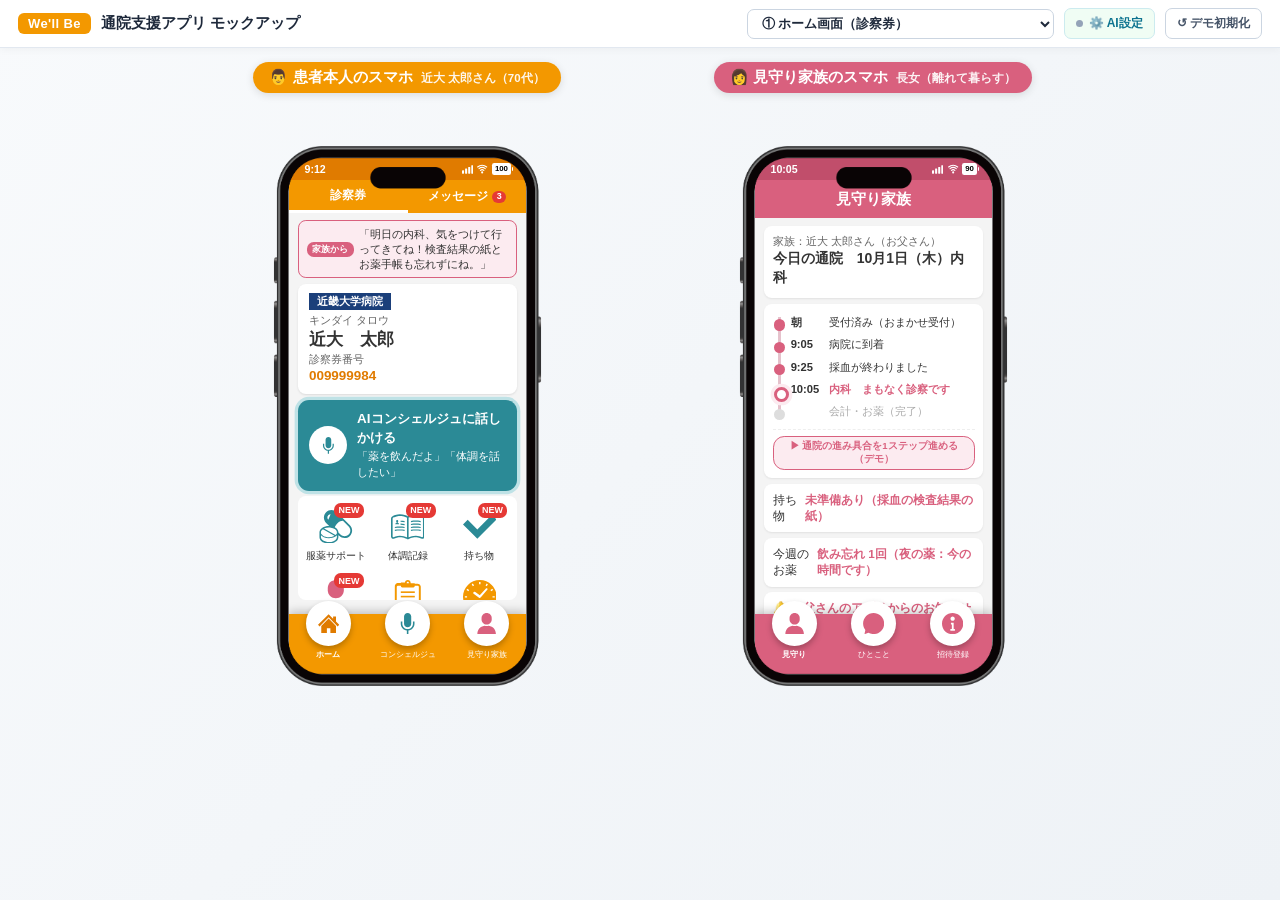
==== commit 269cc58a: "feat: VOICEVOX音声合成エンジンの統合と高品質肉声対応" ====
--- a/index.html
+++ b/index.html
@@ -805,6 +805,7 @@
   <script src="config.js"></script>
   <script src="prompt.js"></script>
   <script src="gemini.js"></script>
+  <script src="voicevox.js"></script>
   <script src="app.js"></script>
 </body>
 </html>
